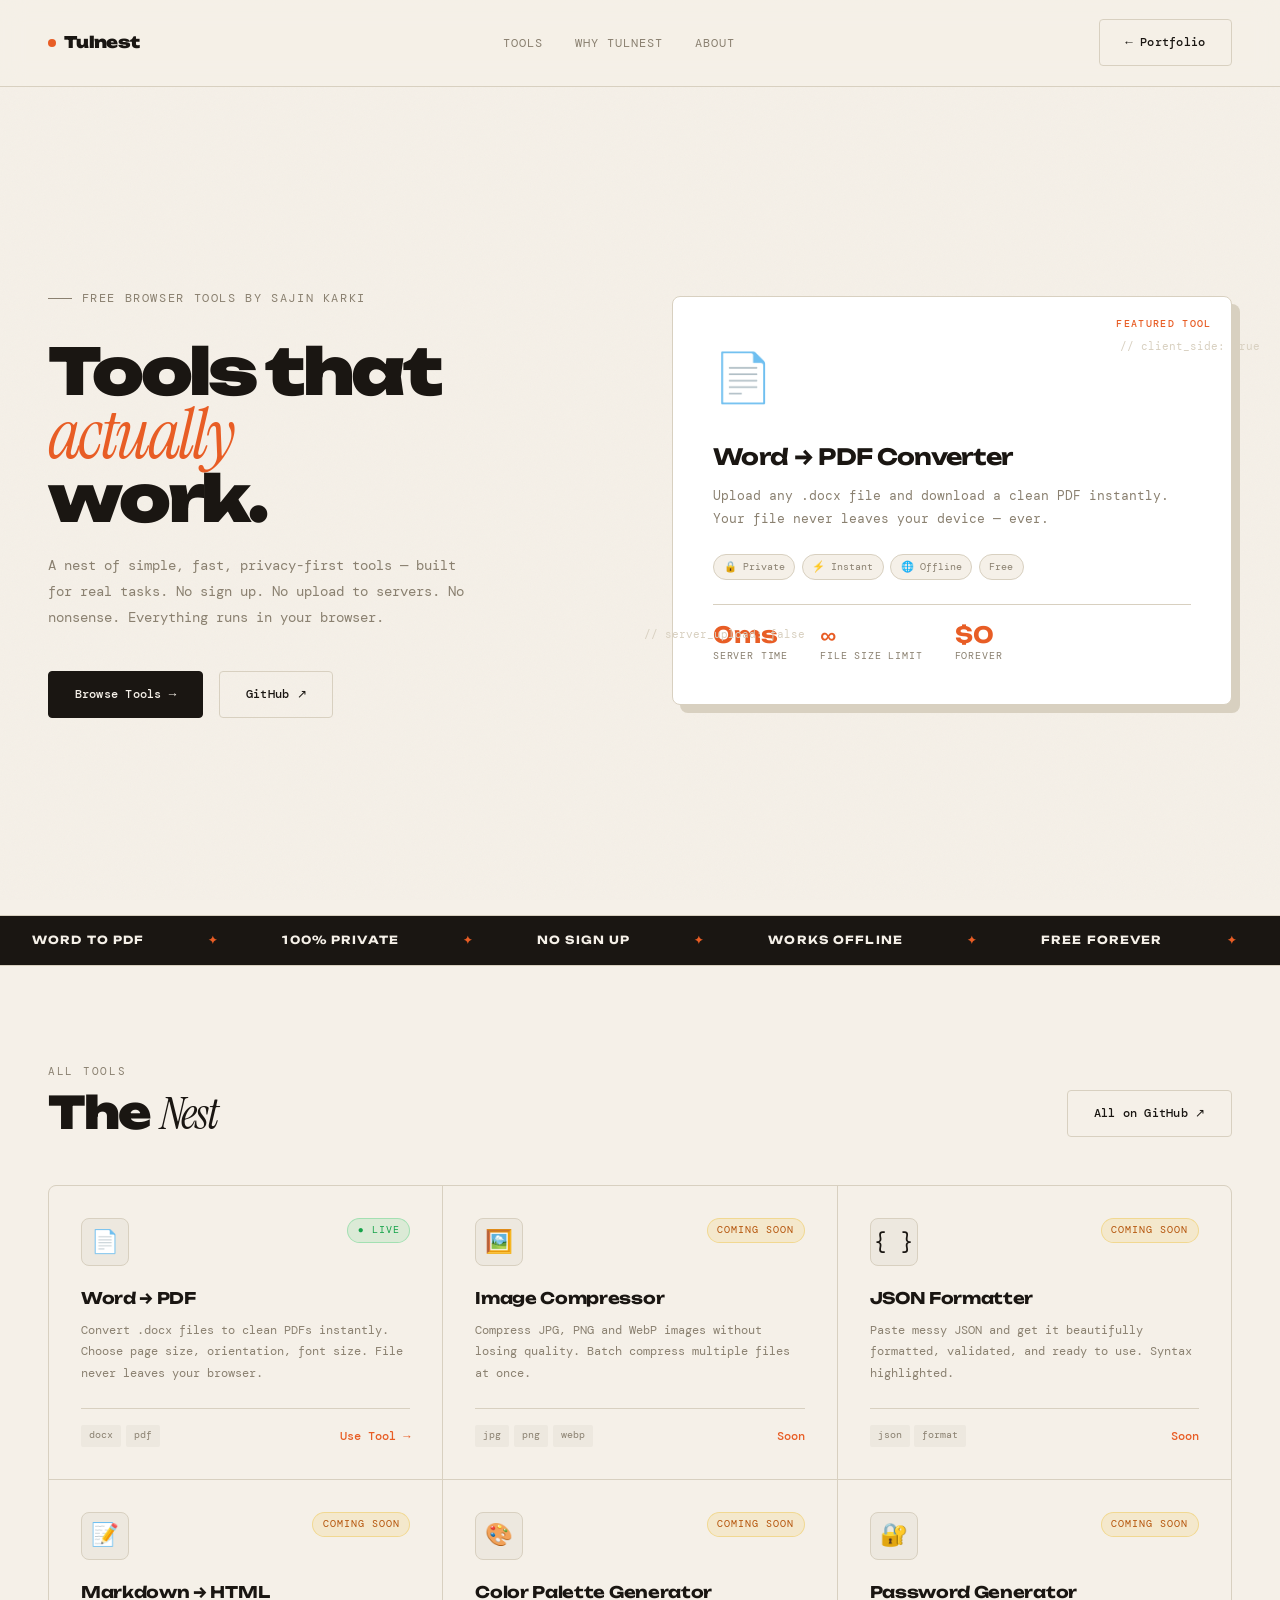
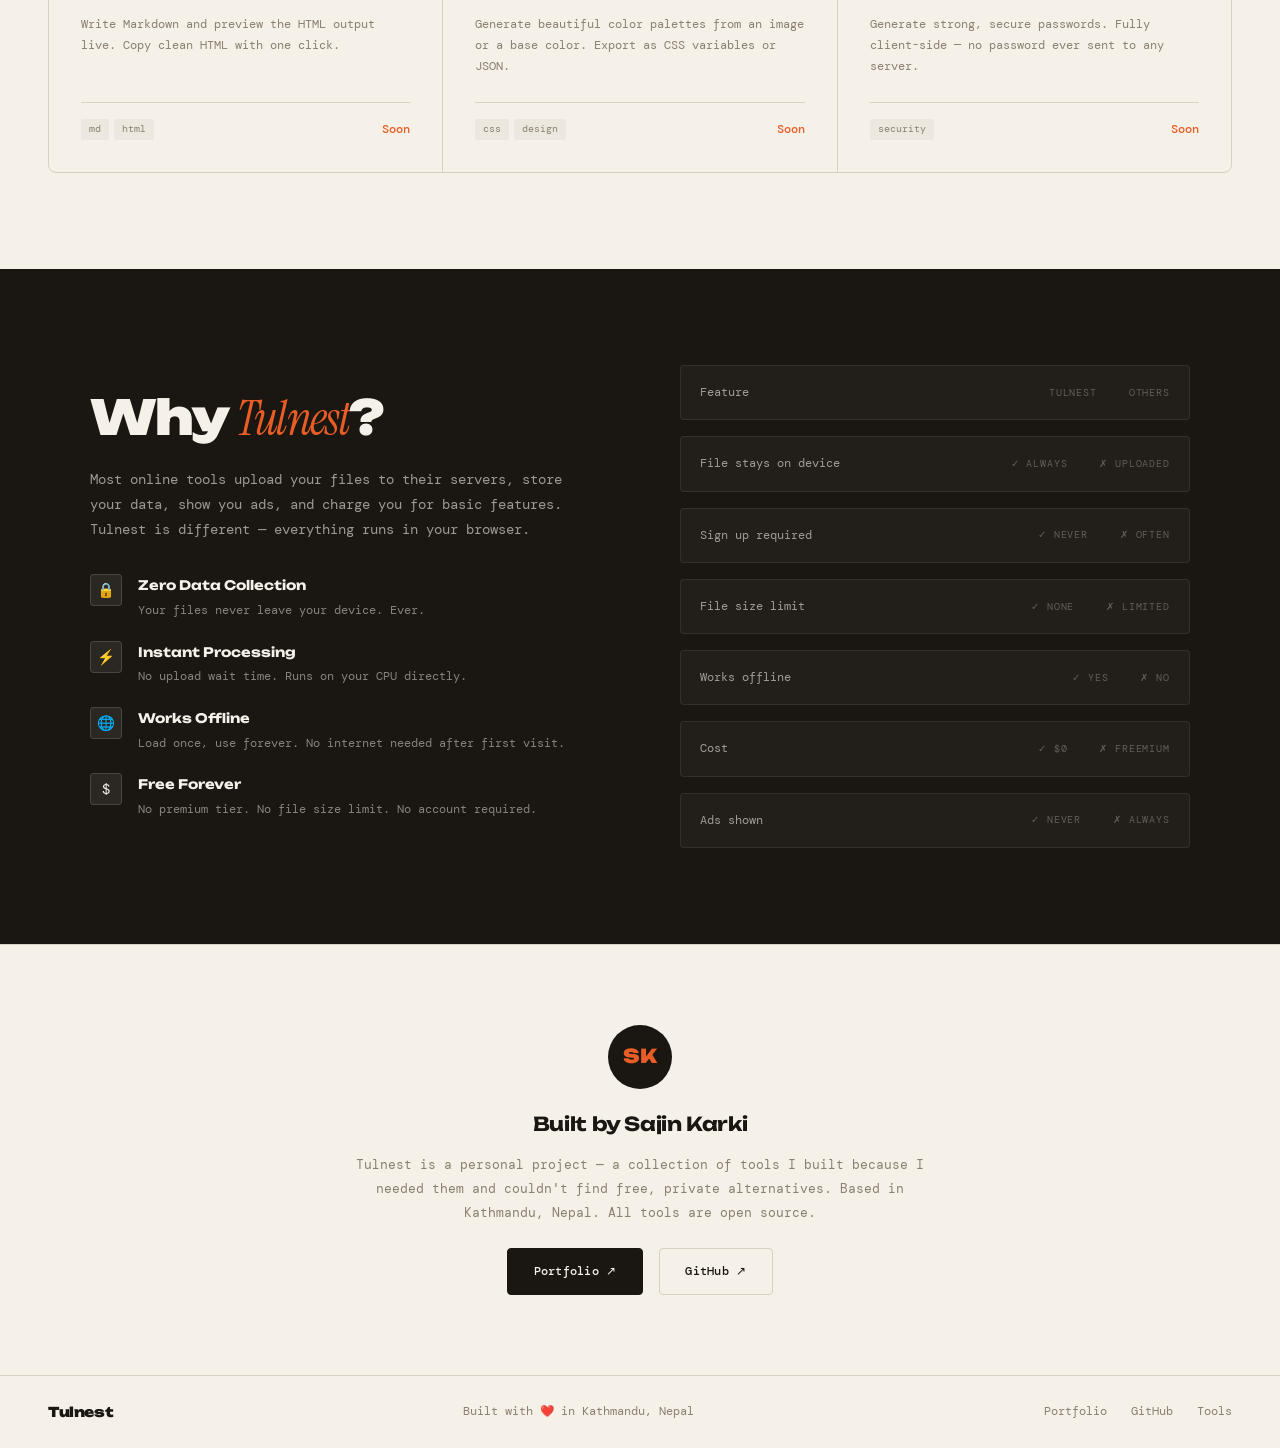
==== tulnest/index.html @ 9517255f "Add: Tulnest tools site + Word to PDF" ====
<!DOCTYPE html>
<html lang="en">
<head>
  <meta charset="UTF-8"/>
  <meta name="viewport" content="width=device-width, initial-scale=1.0"/>
  <title>Tulnest — Tools That Work</title>
  <link href="https://fonts.googleapis.com/css2?family=Instrument+Serif:ital@0;1&family=DM+Mono:wght@300;400;500&family=Unbounded:wght@400;700;900&display=swap" rel="stylesheet"/>
  <style>
    :root {
      --bg: #f5f0e8;
      --bg2: #ede8df;
      --surface: #fff;
      --border: #d8d0c0;
      --text: #1a1612;
      --muted: #8a8070;
      --accent: #e85d25;
      --accent2: #2563eb;
      --font-display: 'Unbounded', sans-serif;
      --font-serif: 'Instrument Serif', serif;
      --font-mono: 'DM Mono', monospace;
      --radius: 4px;
      --transition: 0.2s cubic-bezier(0.4,0,0.2,1);
    }

    *, *::before, *::after { box-sizing: border-box; margin: 0; padding: 0; }
    html { scroll-behavior: smooth; }

    body {
      background: var(--bg);
      color: var(--text);
      font-family: var(--font-mono);
      font-size: 14px;
      line-height: 1.7;
      overflow-x: hidden;
    }

    a { color: inherit; text-decoration: none; }

    /* ── NOISE TEXTURE OVERLAY ── */
    body::before {
      content: '';
      position: fixed; inset: 0; z-index: 0;
      pointer-events: none;
      opacity: 0.03;
      background-image: url("data:image/svg+xml,%3Csvg viewBox='0 0 256 256' xmlns='http://www.w3.org/2000/svg'%3E%3Cfilter id='noise'%3E%3CfeTurbulence type='fractalNoise' baseFrequency='0.9' numOctaves='4' stitchTiles='stitch'/%3E%3C/filter%3E%3Crect width='100%25' height='100%25' filter='url(%23noise)'/%3E%3C/svg%3E");
      background-size: 200px;
    }

    /* ── NAV ── */
    .nav {
      position: sticky; top: 0; z-index: 100;
      display: flex; align-items: center;
      justify-content: space-between;
      padding: 1.2rem 3rem;
      background: rgba(245,240,232,0.92);
      backdrop-filter: blur(12px);
      border-bottom: 1px solid var(--border);
    }

    .nav-logo {
      font-family: var(--font-display);
      font-size: 1rem;
      font-weight: 900;
      letter-spacing: -0.04em;
      display: flex; align-items: center; gap: 0.5rem;
    }
    .nav-logo-dot {
      width: 8px; height: 8px;
      background: var(--accent);
      border-radius: 50%;
      animation: pulse 2s infinite;
    }

    .nav-links {
      display: flex; gap: 2rem; list-style: none;
    }
    .nav-links a {
      font-size: 0.75rem;
      letter-spacing: 0.08em;
      text-transform: uppercase;
      color: var(--muted);
      transition: color var(--transition);
    }
    .nav-links a:hover { color: var(--accent); }

    .nav-portfolio {
      font-size: 0.75rem;
      padding: 0.45rem 1rem;
      border: 1px solid var(--text);
      border-radius: var(--radius);
      transition: all var(--transition);
    }
    .nav-portfolio:hover {
      background: var(--text);
      color: var(--bg);
    }

    .nav-toggle {
      display: none;
      background: none; border: none;
      font-size: 1.3rem; cursor: pointer;
    }

    /* ── HERO ── */
    .hero {
      min-height: 92vh;
      display: grid;
      grid-template-columns: 1fr 1fr;
      align-items: center;
      padding: 5rem 3rem;
      position: relative;
      gap: 4rem;
    }

    .hero-left { position: relative; }

    .hero-eyebrow {
      display: inline-flex; align-items: center; gap: 0.6rem;
      font-size: 0.72rem;
      letter-spacing: 0.14em;
      text-transform: uppercase;
      color: var(--muted);
      margin-bottom: 2rem;
    }
    .hero-eyebrow::before {
      content: '';
      width: 24px; height: 1px;
      background: var(--muted);
    }

    .hero-title {
      font-family: var(--font-display);
      font-size: clamp(2.5rem, 5vw, 4.5rem);
      font-weight: 900;
      line-height: 0.95;
      letter-spacing: -0.05em;
      margin-bottom: 1.5rem;
    }

    .hero-title em {
      font-family: var(--font-serif);
      font-style: italic;
      font-weight: 400;
      color: var(--accent);
      font-size: 1.1em;
    }

    .hero-desc {
      font-size: 0.9rem;
      color: var(--muted);
      max-width: 420px;
      line-height: 1.8;
      margin-bottom: 2.5rem;
    }

    .hero-cta {
      display: flex; gap: 1rem; flex-wrap: wrap;
    }

    .btn {
      display: inline-flex; align-items: center; gap: 0.5rem;
      padding: 0.75rem 1.6rem;
      font-family: var(--font-mono);
      font-size: 0.78rem;
      font-weight: 500;
      border-radius: var(--radius);
      cursor: pointer;
      transition: all var(--transition);
      border: 1px solid transparent;
      letter-spacing: 0.02em;
    }
    .btn-primary {
      background: var(--text);
      color: var(--bg);
      border-color: var(--text);
    }
    .btn-primary:hover {
      background: var(--accent);
      border-color: var(--accent);
    }
    .btn-outline {
      background: transparent;
      border-color: var(--border);
      color: var(--text);
    }
    .btn-outline:hover {
      border-color: var(--text);
    }

    /* Hero Right — Featured Tool Card */
    .hero-right {
      position: relative;
    }

    .hero-featured-card {
      background: var(--surface);
      border: 1px solid var(--border);
      border-radius: 8px;
      padding: 2.5rem;
      box-shadow: 8px 8px 0 var(--border);
      position: relative;
      overflow: hidden;
      animation: fadeUp 0.8s ease both 0.3s;
    }

    .hero-featured-card::before {
      content: 'FEATURED TOOL';
      position: absolute; top: 1.2rem; right: 1.2rem;
      font-size: 0.6rem;
      letter-spacing: 0.14em;
      color: var(--accent);
      font-weight: 500;
    }

    .featured-tool-icon {
      font-size: 3rem; margin-bottom: 1.2rem;
      display: block;
    }

    .featured-tool-name {
      font-family: var(--font-display);
      font-size: 1.4rem;
      font-weight: 700;
      letter-spacing: -0.03em;
      margin-bottom: 0.6rem;
    }

    .featured-tool-desc {
      font-size: 0.82rem;
      color: var(--muted);
      line-height: 1.7;
      margin-bottom: 1.5rem;
    }

    .featured-tool-tags {
      display: flex; gap: 0.4rem; flex-wrap: wrap;
      margin-bottom: 1.5rem;
    }
    .featured-tool-tags span {
      font-size: 0.65rem;
      padding: 0.2rem 0.6rem;
      background: var(--bg);
      border: 1px solid var(--border);
      border-radius: 999px;
      color: var(--muted);
    }

    .featured-tool-stats {
      display: flex; gap: 2rem;
      padding-top: 1.2rem;
      border-top: 1px solid var(--border);
    }
    .stat { display: flex; flex-direction: column; }
    .stat-num {
      font-family: var(--font-display);
      font-size: 1.4rem;
      font-weight: 700;
      color: var(--accent);
      line-height: 1;
    }
    .stat-label {
      font-size: 0.65rem;
      color: var(--muted);
      text-transform: uppercase;
      letter-spacing: 0.08em;
    }

    /* Floating decorative elements */
    .hero-deco {
      position: absolute;
      font-family: var(--font-mono);
      font-size: 0.7rem;
      color: var(--border);
      pointer-events: none;
    }
    .hero-deco-1 { top: 10%; right: -5%; }
    .hero-deco-2 { bottom: 15%; left: -5%; }

    /* ── MARQUEE ── */
    .marquee-wrap {
      border-top: 1px solid var(--border);
      border-bottom: 1px solid var(--border);
      background: var(--text);
      padding: 0.8rem 0;
      overflow: hidden;
      white-space: nowrap;
    }
    .marquee-track {
      display: inline-flex;
      animation: marquee 20s linear infinite;
    }
    .marquee-track span {
      font-family: var(--font-display);
      font-size: 0.7rem;
      font-weight: 700;
      letter-spacing: 0.1em;
      color: var(--bg);
      padding: 0 2rem;
      text-transform: uppercase;
    }
    .marquee-track span.accent { color: var(--accent); }

    /* ── TOOLS SECTION ── */
    .section {
      padding: 6rem 3rem;
      position: relative;
    }

    .section-header {
      display: flex;
      justify-content: space-between;
      align-items: flex-end;
      margin-bottom: 3rem;
    }

    .section-label {
      font-size: 0.68rem;
      letter-spacing: 0.16em;
      text-transform: uppercase;
      color: var(--muted);
      margin-bottom: 0.6rem;
    }

    .section-title {
      font-family: var(--font-display);
      font-size: clamp(1.8rem, 4vw, 2.8rem);
      font-weight: 900;
      letter-spacing: -0.04em;
      line-height: 1;
    }

    .section-title em {
      font-family: var(--font-serif);
      font-style: italic;
      font-weight: 400;
    }

    .tools-grid {
      display: grid;
      grid-template-columns: repeat(3, 1fr);
      gap: 1px;
      border: 1px solid var(--border);
      background: var(--border);
      border-radius: 8px;
      overflow: hidden;
    }

    .tool-card {
      background: var(--bg);
      padding: 2rem;
      transition: background var(--transition);
      position: relative;
      display: flex;
      flex-direction: column;
    }

    .tool-card:hover { background: var(--surface); }

    .tool-card-top {
      display: flex;
      justify-content: space-between;
      align-items: flex-start;
      margin-bottom: 1.2rem;
    }

    .tool-icon {
      width: 48px; height: 48px;
      background: var(--bg2);
      border: 1px solid var(--border);
      border-radius: 8px;
      display: flex; align-items: center;
      justify-content: center;
      font-size: 1.4rem;
    }

    .tool-status {
      font-size: 0.62rem;
      letter-spacing: 0.1em;
      text-transform: uppercase;
      padding: 0.2rem 0.6rem;
      border-radius: 999px;
    }
    .tool-status.live {
      background: rgba(34,197,94,0.12);
      color: #16a34a;
      border: 1px solid rgba(34,197,94,0.3);
    }
    .tool-status.soon {
      background: rgba(234,179,8,0.12);
      color: #b45309;
      border: 1px solid rgba(234,179,8,0.3);
    }

    .tool-name {
      font-family: var(--font-display);
      font-size: 1rem;
      font-weight: 700;
      letter-spacing: -0.02em;
      margin-bottom: 0.5rem;
    }

    .tool-desc {
      font-size: 0.78rem;
      color: var(--muted);
      line-height: 1.7;
      flex: 1;
      margin-bottom: 1.5rem;
    }

    .tool-footer {
      display: flex;
      justify-content: space-between;
      align-items: center;
      padding-top: 1rem;
      border-top: 1px solid var(--border);
    }

    .tool-tags {
      display: flex; gap: 0.3rem;
    }
    .tool-tags span {
      font-size: 0.62rem;
      color: var(--muted);
      padding: 0.15rem 0.5rem;
      background: var(--bg2);
      border-radius: 2px;
    }

    .tool-link {
      font-size: 0.75rem;
      color: var(--accent);
      font-weight: 500;
      transition: gap var(--transition);
      display: flex; align-items: center; gap: 0.3rem;
    }
    .tool-link:hover { gap: 0.6rem; }

    .tool-card.coming-soon {
      opacity: 0.6;
      pointer-events: none;
    }

    /* ── WHY TULNEST ── */
    .why-section {
      background: var(--text);
      color: var(--bg);
      padding: 6rem 3rem;
    }

    .why-grid {
      display: grid;
      grid-template-columns: 1fr 1fr;
      gap: 5rem;
      align-items: center;
      max-width: 1100px;
      margin: 0 auto;
    }

    .why-left h2 {
      font-family: var(--font-display);
      font-size: clamp(2rem, 4vw, 3rem);
      font-weight: 900;
      letter-spacing: -0.04em;
      line-height: 1;
      margin-bottom: 1.5rem;
    }

    .why-left h2 em {
      font-family: var(--font-serif);
      font-style: italic;
      font-weight: 400;
      color: var(--accent);
    }

    .why-left p {
      font-size: 0.88rem;
      color: rgba(245,240,232,0.6);
      line-height: 1.8;
      margin-bottom: 2rem;
    }

    .why-points {
      display: flex; flex-direction: column; gap: 1.2rem;
    }

    .why-point {
      display: flex; gap: 1rem; align-items: flex-start;
    }

    .why-point-icon {
      width: 32px; height: 32px;
      background: rgba(245,240,232,0.08);
      border: 1px solid rgba(245,240,232,0.15);
      border-radius: 4px;
      display: flex; align-items: center;
      justify-content: center;
      font-size: 0.9rem;
      flex-shrink: 0;
    }

    .why-point-text h4 {
      font-family: var(--font-display);
      font-size: 0.82rem;
      font-weight: 700;
      margin-bottom: 0.2rem;
    }

    .why-point-text p {
      font-size: 0.75rem;
      color: rgba(245,240,232,0.5);
      margin: 0;
    }

    .why-right {
      display: flex; flex-direction: column; gap: 1rem;
    }

    .compare-row {
      display: flex; align-items: center;
      justify-content: space-between;
      padding: 1rem 1.2rem;
      background: rgba(245,240,232,0.04);
      border: 1px solid rgba(245,240,232,0.08);
      border-radius: 4px;
      font-size: 0.78rem;
    }

    .compare-label { color: rgba(245,240,232,0.6); }

    .compare-vals {
      display: flex; gap: 2rem;
    }

    .compare-val {
      display: flex; flex-direction: column;
      align-items: center; gap: 0.2rem;
    }

    .compare-val span:first-child {
      font-size: 0.65rem;
      color: rgba(245,240,232,0.3);
      text-transform: uppercase;
      letter-spacing: 0.08em;
    }

    .yes { color: #4ade80; }
    .no { color: #f87171; }

    /* ── BY SAJIN ── */
    .by-section {
      padding: 5rem 3rem;
      border-top: 1px solid var(--border);
    }

    .by-inner {
      max-width: 600px;
      margin: 0 auto;
      text-align: center;
    }

    .by-avatar {
      width: 64px; height: 64px;
      background: var(--text);
      border-radius: 50%;
      margin: 0 auto 1.2rem;
      display: flex; align-items: center;
      justify-content: center;
      font-family: var(--font-display);
      font-size: 1.2rem;
      font-weight: 900;
      color: var(--accent);
    }

    .by-inner h3 {
      font-family: var(--font-display);
      font-size: 1.2rem;
      font-weight: 700;
      letter-spacing: -0.02em;
      margin-bottom: 0.8rem;
    }

    .by-inner p {
      font-size: 0.82rem;
      color: var(--muted);
      line-height: 1.8;
      margin-bottom: 1.5rem;
    }

    /* ── FOOTER ── */
    .footer {
      padding: 1.5rem 3rem;
      border-top: 1px solid var(--border);
      display: flex;
      justify-content: space-between;
      align-items: center;
      font-size: 0.72rem;
      color: var(--muted);
    }

    .footer a { transition: color var(--transition); }
    .footer a:hover { color: var(--accent); }

    .footer-logo {
      font-family: var(--font-display);
      font-size: 0.85rem;
      font-weight: 900;
      color: var(--text);
      letter-spacing: -0.03em;
    }

    /* ── ANIMATIONS ── */
    @keyframes fadeUp {
      from { opacity: 0; transform: translateY(20px); }
      to { opacity: 1; transform: translateY(0); }
    }

    @keyframes pulse {
      0%, 100% { transform: scale(1); opacity: 1; }
      50% { transform: scale(1.4); opacity: 0.6; }
    }

    @keyframes marquee {
      from { transform: translateX(0); }
      to { transform: translateX(-50%); }
    }

    .reveal {
      opacity: 0; transform: translateY(16px);
      transition: opacity 0.5s ease, transform 0.5s ease;
    }
    .reveal.visible { opacity: 1; transform: none; }

    /* ── RESPONSIVE ── */
    @media (max-width: 960px) {
      .hero { grid-template-columns: 1fr; min-height: auto; }
      .hero-right { display: none; }
      .tools-grid { grid-template-columns: 1fr 1fr; }
      .why-grid { grid-template-columns: 1fr; gap: 3rem; }
    }

    @media (max-width: 600px) {
      .nav { padding: 1rem 1.2rem; }
      .nav-links { display: none; }
      .nav-links.open {
        display: flex; flex-direction: column;
        position: fixed; inset: 0; top: 58px;
        background: var(--bg);
        align-items: center; justify-content: center;
        gap: 2rem; z-index: 99;
      }
      .nav-toggle { display: block; }
      .hero { padding: 3rem 1.2rem; }
      .section { padding: 4rem 1.2rem; }
      .why-section { padding: 4rem 1.2rem; }
      .tools-grid { grid-template-columns: 1fr; }
      .footer { flex-direction: column; gap: 0.8rem; text-align: center; }
    }
  </style>
</head>
<body>

  <!-- NAV -->
  <nav class="nav">
    <div class="nav-logo">
      <span class="nav-logo-dot"></span>
      Tulnest
    </div>
    <ul class="nav-links" id="navLinks">
      <li><a href="#tools">Tools</a></li>
      <li><a href="#why">Why Tulnest</a></li>
      <li><a href="#about">About</a></li>
    </ul>
    <a href="https://sajinkarki.github.io" class="nav-portfolio btn-outline btn">← Portfolio</a>
    <button class="nav-toggle" id="navToggle">☰</button>
  </nav>

  <!-- HERO -->
  <section class="hero">
    <div class="hero-left">
      <div class="hero-eyebrow">Free browser tools by Sajin Karki</div>
      <h1 class="hero-title">
        Tools that<br/>
        <em>actually</em><br/>
        work.
      </h1>
      <p class="hero-desc">
        A nest of simple, fast, privacy-first tools —
        built for real tasks. No sign up. No upload to servers.
        No nonsense. Everything runs in your browser.
      </p>
      <div class="hero-cta">
        <a href="#tools" class="btn btn-primary">Browse Tools →</a>
        <a href="https://github.com/sajinkarki" class="btn btn-outline" target="_blank">GitHub ↗</a>
      </div>
    </div>

    <div class="hero-right">
      <div class="hero-featured-card">
        <span class="featured-tool-icon">📄</span>
        <div class="featured-tool-name">Word → PDF Converter</div>
        <p class="featured-tool-desc">
          Upload any .docx file and download a clean PDF instantly.
          Your file never leaves your device — ever.
        </p>
        <div class="featured-tool-tags">
          <span>🔒 Private</span>
          <span>⚡ Instant</span>
          <span>🌐 Offline</span>
          <span>Free</span>
        </div>
        <div class="featured-tool-stats">
          <div class="stat">
            <span class="stat-num">0ms</span>
            <span class="stat-label">Server time</span>
          </div>
          <div class="stat">
            <span class="stat-num">∞</span>
            <span class="stat-label">File size limit</span>
          </div>
          <div class="stat">
            <span class="stat-num">$0</span>
            <span class="stat-label">Forever</span>
          </div>
        </div>
      </div>
      <div class="hero-deco hero-deco-1">// client_side: true</div>
      <div class="hero-deco hero-deco-2">// server_upload: false</div>
    </div>
  </section>

  <!-- MARQUEE -->
  <div class="marquee-wrap">
    <div class="marquee-track">
      <span>Word to PDF</span><span class="accent">✦</span>
      <span>100% Private</span><span class="accent">✦</span>
      <span>No Sign Up</span><span class="accent">✦</span>
      <span>Works Offline</span><span class="accent">✦</span>
      <span>Free Forever</span><span class="accent">✦</span>
      <span>Built in Nepal</span><span class="accent">✦</span>
      <span>Open Source</span><span class="accent">✦</span>
      <span>Word to PDF</span><span class="accent">✦</span>
      <span>100% Private</span><span class="accent">✦</span>
      <span>No Sign Up</span><span class="accent">✦</span>
      <span>Works Offline</span><span class="accent">✦</span>
      <span>Free Forever</span><span class="accent">✦</span>
      <span>Built in Nepal</span><span class="accent">✦</span>
      <span>Open Source</span><span class="accent">✦</span>
    </div>
  </div>

  <!-- TOOLS -->
  <section class="section" id="tools">
    <div class="section-header reveal">
      <div>
        <div class="section-label">All Tools</div>
        <h2 class="section-title">The <em>Nest</em></h2>
      </div>
      <a href="https://github.com/sajinkarki" class="btn btn-outline" target="_blank">All on GitHub ↗</a>
    </div>

    <div class="tools-grid">

      <!-- Tool 1 — Word to PDF (LIVE) -->
      <div class="tool-card reveal">
        <div class="tool-card-top">
          <div class="tool-icon">📄</div>
          <span class="tool-status live">● Live</span>
        </div>
        <div class="tool-name">Word → PDF</div>
        <p class="tool-desc">
          Convert .docx files to clean PDFs instantly.
          Choose page size, orientation, font size.
          File never leaves your browser.
        </p>
        <div class="tool-footer">
          <div class="tool-tags">
            <span>docx</span><span>pdf</span>
          </div>
          <a href="tools/word-to-pdf/" class="tool-link">
            Use Tool →
          </a>
        </div>
      </div>

      <!-- Tool 2 — Image Compressor (Coming Soon) -->
      <div class="tool-card coming-soon reveal">
        <div class="tool-card-top">
          <div class="tool-icon">🖼️</div>
          <span class="tool-status soon">Coming Soon</span>
        </div>
        <div class="tool-name">Image Compressor</div>
        <p class="tool-desc">
          Compress JPG, PNG and WebP images without losing quality.
          Batch compress multiple files at once.
        </p>
        <div class="tool-footer">
          <div class="tool-tags">
            <span>jpg</span><span>png</span><span>webp</span>
          </div>
          <span class="tool-link">Soon</span>
        </div>
      </div>

      <!-- Tool 3 — JSON Formatter (Coming Soon) -->
      <div class="tool-card coming-soon reveal">
        <div class="tool-card-top">
          <div class="tool-icon">{ }</div>
          <span class="tool-status soon">Coming Soon</span>
        </div>
        <div class="tool-name">JSON Formatter</div>
        <p class="tool-desc">
          Paste messy JSON and get it beautifully formatted,
          validated, and ready to use. Syntax highlighted.
        </p>
        <div class="tool-footer">
          <div class="tool-tags">
            <span>json</span><span>format</span>
          </div>
          <span class="tool-link">Soon</span>
        </div>
      </div>

      <!-- Tool 4 — Markdown to HTML (Coming Soon) -->
      <div class="tool-card coming-soon reveal">
        <div class="tool-card-top">
          <div class="tool-icon">📝</div>
          <span class="tool-status soon">Coming Soon</span>
        </div>
        <div class="tool-name">Markdown → HTML</div>
        <p class="tool-desc">
          Write Markdown and preview the HTML output live.
          Copy clean HTML with one click.
        </p>
        <div class="tool-footer">
          <div class="tool-tags">
            <span>md</span><span>html</span>
          </div>
          <span class="tool-link">Soon</span>
        </div>
      </div>

      <!-- Tool 5 — Color Picker (Coming Soon) -->
      <div class="tool-card coming-soon reveal">
        <div class="tool-card-top">
          <div class="tool-icon">🎨</div>
          <span class="tool-status soon">Coming Soon</span>
        </div>
        <div class="tool-name">Color Palette Generator</div>
        <p class="tool-desc">
          Generate beautiful color palettes from an image or
          a base color. Export as CSS variables or JSON.
        </p>
        <div class="tool-footer">
          <div class="tool-tags">
            <span>css</span><span>design</span>
          </div>
          <span class="tool-link">Soon</span>
        </div>
      </div>

      <!-- Tool 6 — Password Generator (Coming Soon) -->
      <div class="tool-card coming-soon reveal">
        <div class="tool-card-top">
          <div class="tool-icon">🔐</div>
          <span class="tool-status soon">Coming Soon</span>
        </div>
        <div class="tool-name">Password Generator</div>
        <p class="tool-desc">
          Generate strong, secure passwords.
          Fully client-side — no password ever sent to any server.
        </p>
        <div class="tool-footer">
          <div class="tool-tags">
            <span>security</span>
          </div>
          <span class="tool-link">Soon</span>
        </div>
      </div>

    </div>
  </section>

  <!-- WHY TULNEST -->
  <section class="why-section" id="why">
    <div class="why-grid">
      <div class="why-left reveal">
        <h2>Why <em>Tulnest</em>?</h2>
        <p>
          Most online tools upload your files to their servers,
          store your data, show you ads, and charge you for basic features.
          Tulnest is different — everything runs in your browser.
        </p>
        <div class="why-points">
          <div class="why-point">
            <div class="why-point-icon">🔒</div>
            <div class="why-point-text">
              <h4>Zero Data Collection</h4>
              <p>Your files never leave your device. Ever.</p>
            </div>
          </div>
          <div class="why-point">
            <div class="why-point-icon">⚡</div>
            <div class="why-point-text">
              <h4>Instant Processing</h4>
              <p>No upload wait time. Runs on your CPU directly.</p>
            </div>
          </div>
          <div class="why-point">
            <div class="why-point-icon">🌐</div>
            <div class="why-point-text">
              <h4>Works Offline</h4>
              <p>Load once, use forever. No internet needed after first visit.</p>
            </div>
          </div>
          <div class="why-point">
            <div class="why-point-icon">$</div>
            <div class="why-point-text">
              <h4>Free Forever</h4>
              <p>No premium tier. No file size limit. No account required.</p>
            </div>
          </div>
        </div>
      </div>

      <div class="why-right reveal">
        <div class="compare-row">
          <span class="compare-label">Feature</span>
          <div class="compare-vals">
            <div class="compare-val">
              <span>Tulnest</span>
            </div>
            <div class="compare-val">
              <span>Others</span>
            </div>
          </div>
        </div>
        <div class="compare-row">
          <span class="compare-label">File stays on device</span>
          <div class="compare-vals">
            <div class="compare-val"><span class="yes">✓ Always</span></div>
            <div class="compare-val"><span class="no">✗ Uploaded</span></div>
          </div>
        </div>
        <div class="compare-row">
          <span class="compare-label">Sign up required</span>
          <div class="compare-vals">
            <div class="compare-val"><span class="yes">✓ Never</span></div>
            <div class="compare-val"><span class="no">✗ Often</span></div>
          </div>
        </div>
        <div class="compare-row">
          <span class="compare-label">File size limit</span>
          <div class="compare-vals">
            <div class="compare-val"><span class="yes">✓ None</span></div>
            <div class="compare-val"><span class="no">✗ Limited</span></div>
          </div>
        </div>
        <div class="compare-row">
          <span class="compare-label">Works offline</span>
          <div class="compare-vals">
            <div class="compare-val"><span class="yes">✓ Yes</span></div>
            <div class="compare-val"><span class="no">✗ No</span></div>
          </div>
        </div>
        <div class="compare-row">
          <span class="compare-label">Cost</span>
          <div class="compare-vals">
            <div class="compare-val"><span class="yes">✓ $0</span></div>
            <div class="compare-val"><span class="no">✗ Freemium</span></div>
          </div>
        </div>
        <div class="compare-row">
          <span class="compare-label">Ads shown</span>
          <div class="compare-vals">
            <div class="compare-val"><span class="yes">✓ Never</span></div>
            <div class="compare-val"><span class="no">✗ Always</span></div>
          </div>
        </div>
      </div>
    </div>
  </section>

  <!-- ABOUT / BY SAJIN -->
  <section class="by-section" id="about">
    <div class="by-inner reveal">
      <div class="by-avatar">SK</div>
      <h3>Built by Sajin Karki</h3>
      <p>
        Tulnest is a personal project — a collection of tools I built
        because I needed them and couldn't find free, private alternatives.
        Based in Kathmandu, Nepal. All tools are open source.
      </p>
      <div style="display:flex; gap:1rem; justify-content:center; flex-wrap:wrap;">
        <a href="https://sajinkarki.github.io" class="btn btn-primary">Portfolio ↗</a>
        <a href="https://github.com/sajinkarki" class="btn btn-outline" target="_blank">GitHub ↗</a>
      </div>
    </div>
  </section>

  <!-- FOOTER -->
  <footer class="footer">
    <span class="footer-logo">Tulnest</span>
    <span>Built with ❤️ in Kathmandu, Nepal</span>
    <div style="display:flex; gap:1.5rem;">
      <a href="https://sajinkarki.github.io">Portfolio</a>
      <a href="https://github.com/sajinkarki" target="_blank">GitHub</a>
      <a href="#tools">Tools</a>
    </div>
  </footer>

  <script>
    // Nav toggle
    const toggle = document.getElementById('navToggle');
    const links = document.getElementById('navLinks');
    toggle?.addEventListener('click', () => links.classList.toggle('open'));
    links?.querySelectorAll('a').forEach(a =>
      a.addEventListener('click', () => links.classList.remove('open'))
    );

    // Scroll reveal
    const reveals = document.querySelectorAll('.reveal');
    const observer = new IntersectionObserver((entries) => {
      entries.forEach((entry, i) => {
        if (entry.isIntersecting) {
          setTimeout(() => entry.target.classList.add('visible'), i * 100);
          observer.unobserve(entry.target);
        }
      });
    }, { threshold: 0.1 });
    reveals.forEach(el => observer.observe(el));
  </script>
</body>
</html>
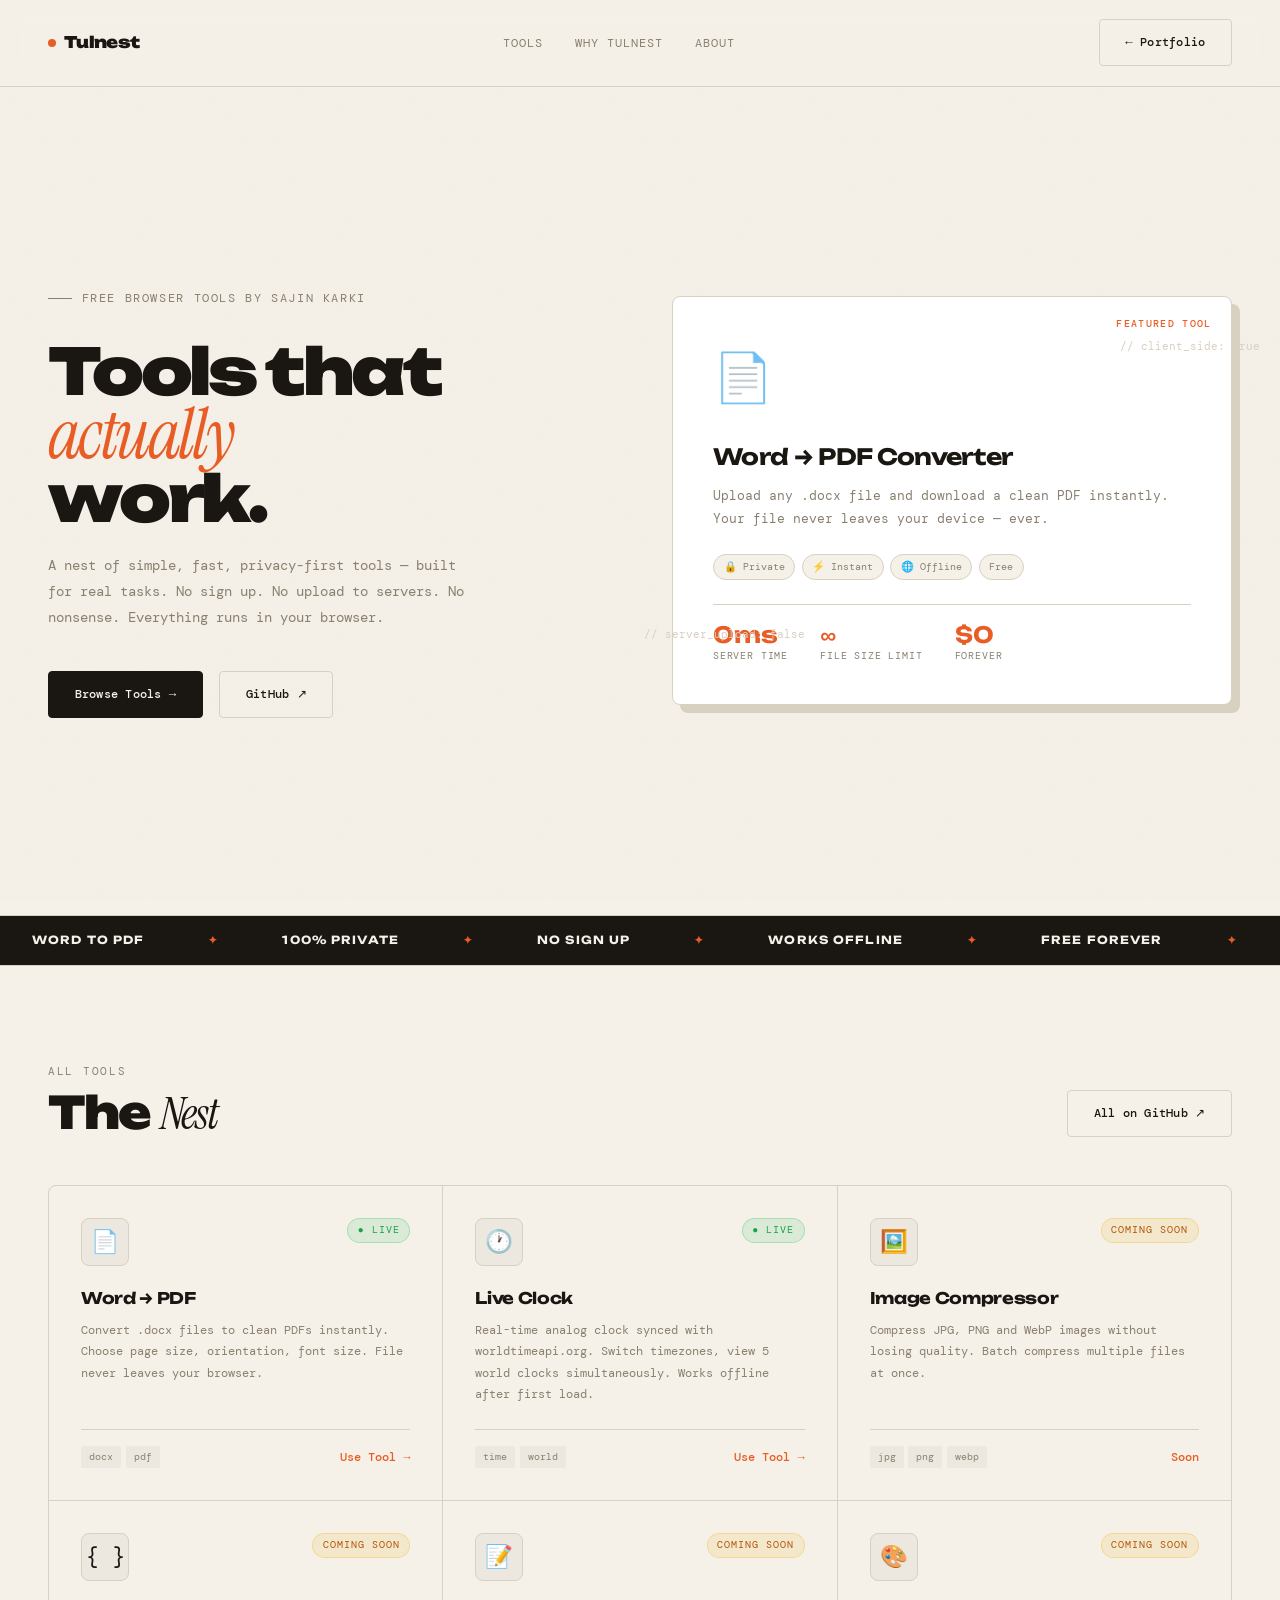
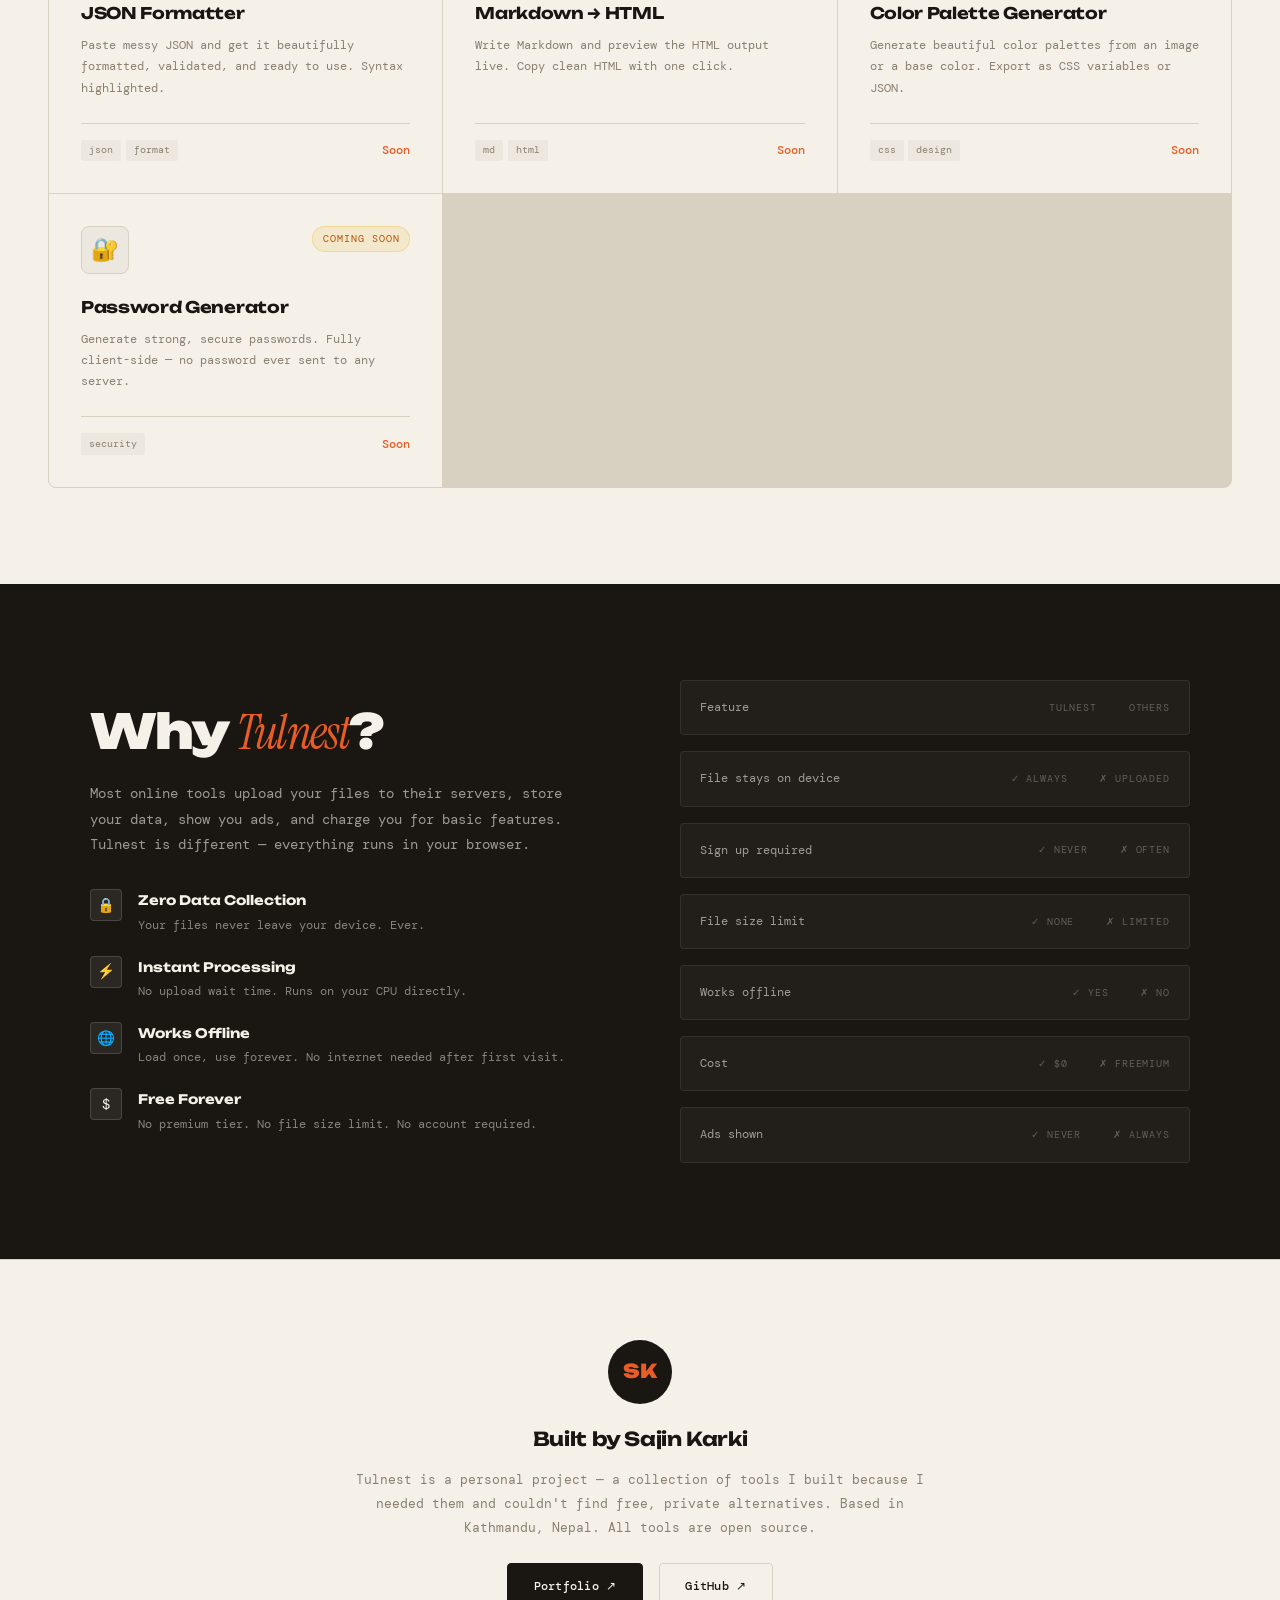
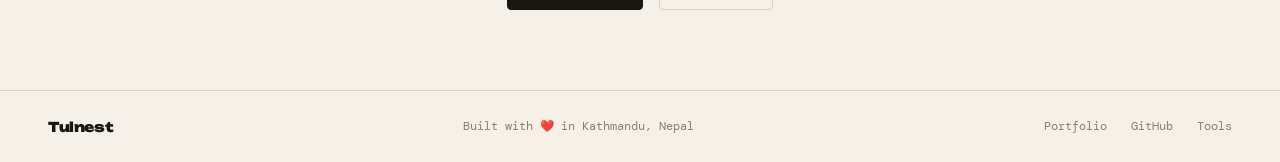
==== commit 5fec99a2: "Add: live clock tool" ====
--- a/tulnest/index.html
+++ b/tulnest/index.html
@@ -782,7 +782,29 @@
         </div>
       </div>
 
-      <!-- Tool 2 — Image Compressor (Coming Soon) -->
+      <!-- Tool 2 — Live Clock (LIVE) -->
+      <div class="tool-card reveal">
+        <div class="tool-card-top">
+          <div class="tool-icon">🕐</div>
+          <span class="tool-status live">● Live</span>
+        </div>
+        <div class="tool-name">Live Clock</div>
+        <p class="tool-desc">
+          Real-time analog clock synced with worldtimeapi.org.
+          Switch timezones, view 5 world clocks simultaneously.
+          Works offline after first load.
+        </p>
+        <div class="tool-footer">
+          <div class="tool-tags">
+            <span>time</span><span>world</span>
+          </div>
+          <a href="tools/live-clock/" class="tool-link">
+            Use Tool →
+          </a>
+        </div>
+      </div>
+
+      <!-- Tool 3 — Image Compressor (Coming Soon) -->
       <div class="tool-card coming-soon reveal">
         <div class="tool-card-top">
           <div class="tool-icon">🖼️</div>
@@ -1030,4 +1052,4 @@
     reveals.forEach(el => observer.observe(el));
   </script>
 </body>
-</html>
+</html>
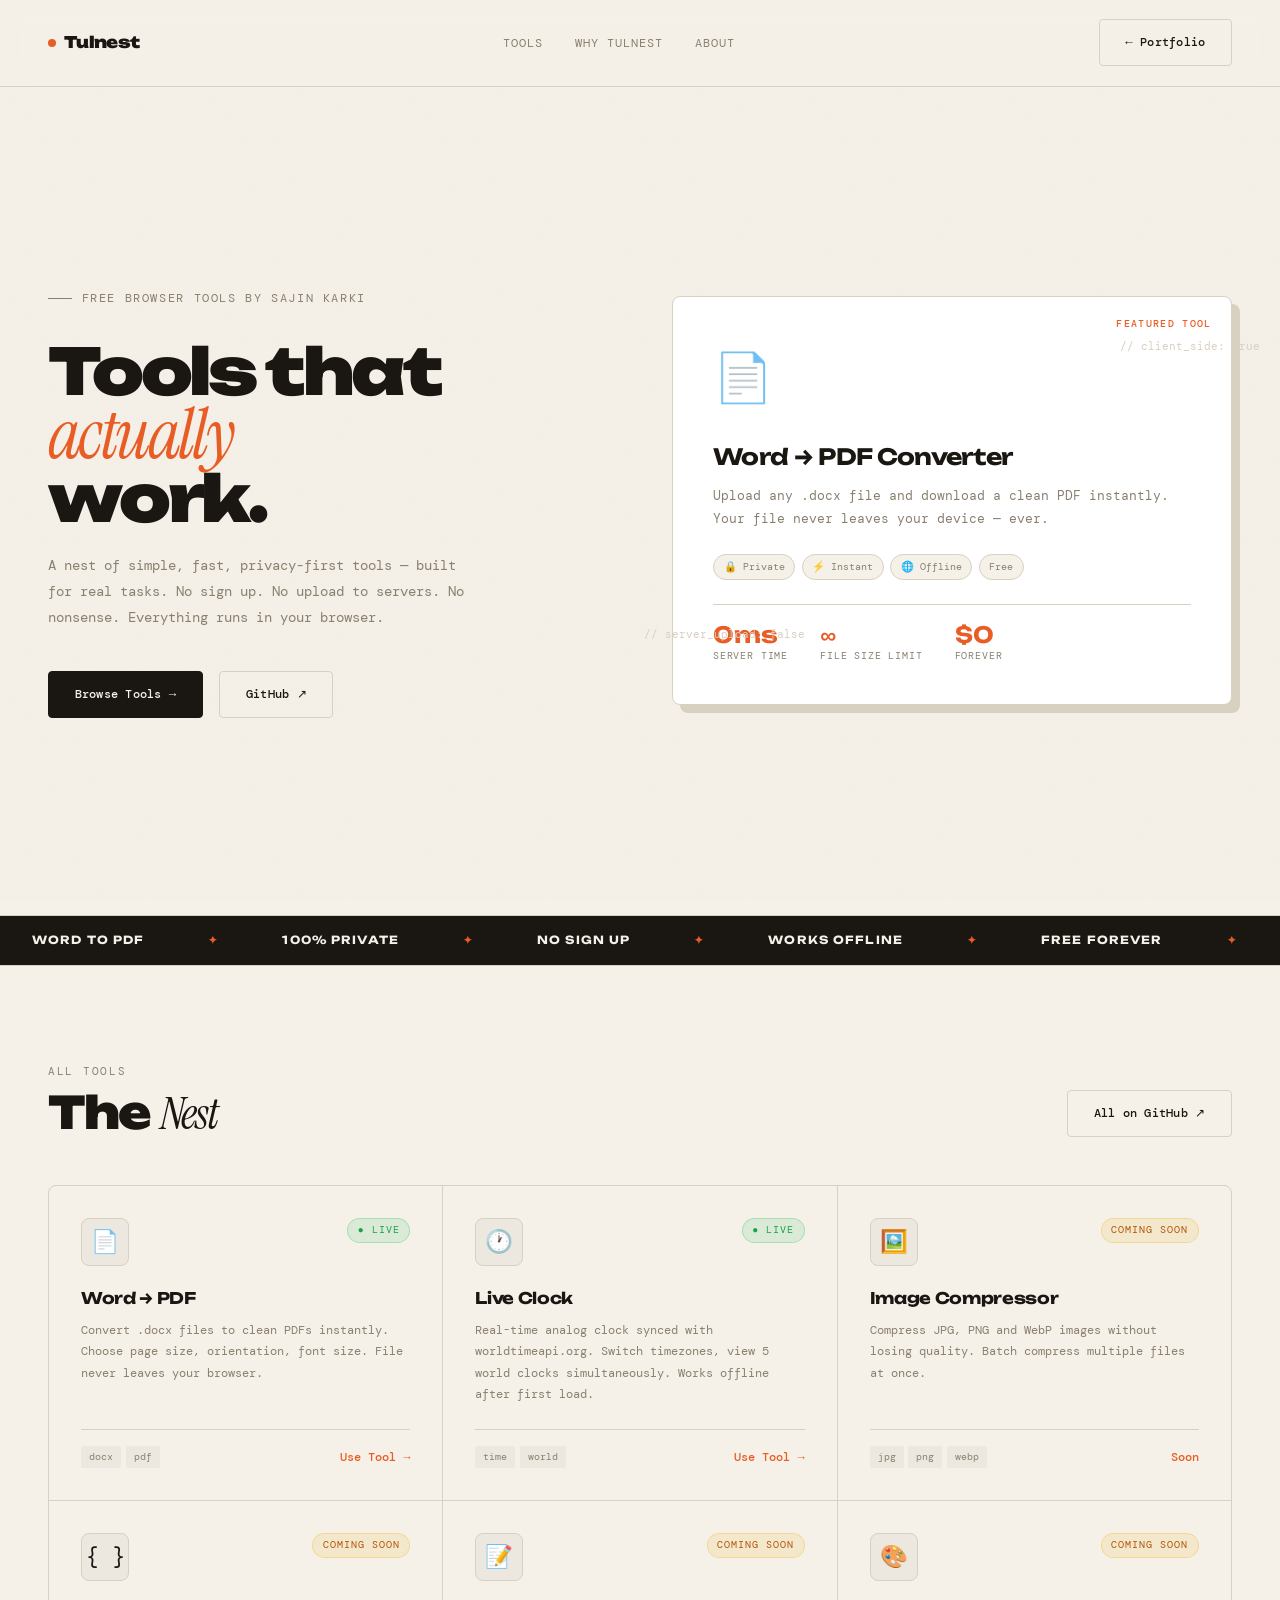
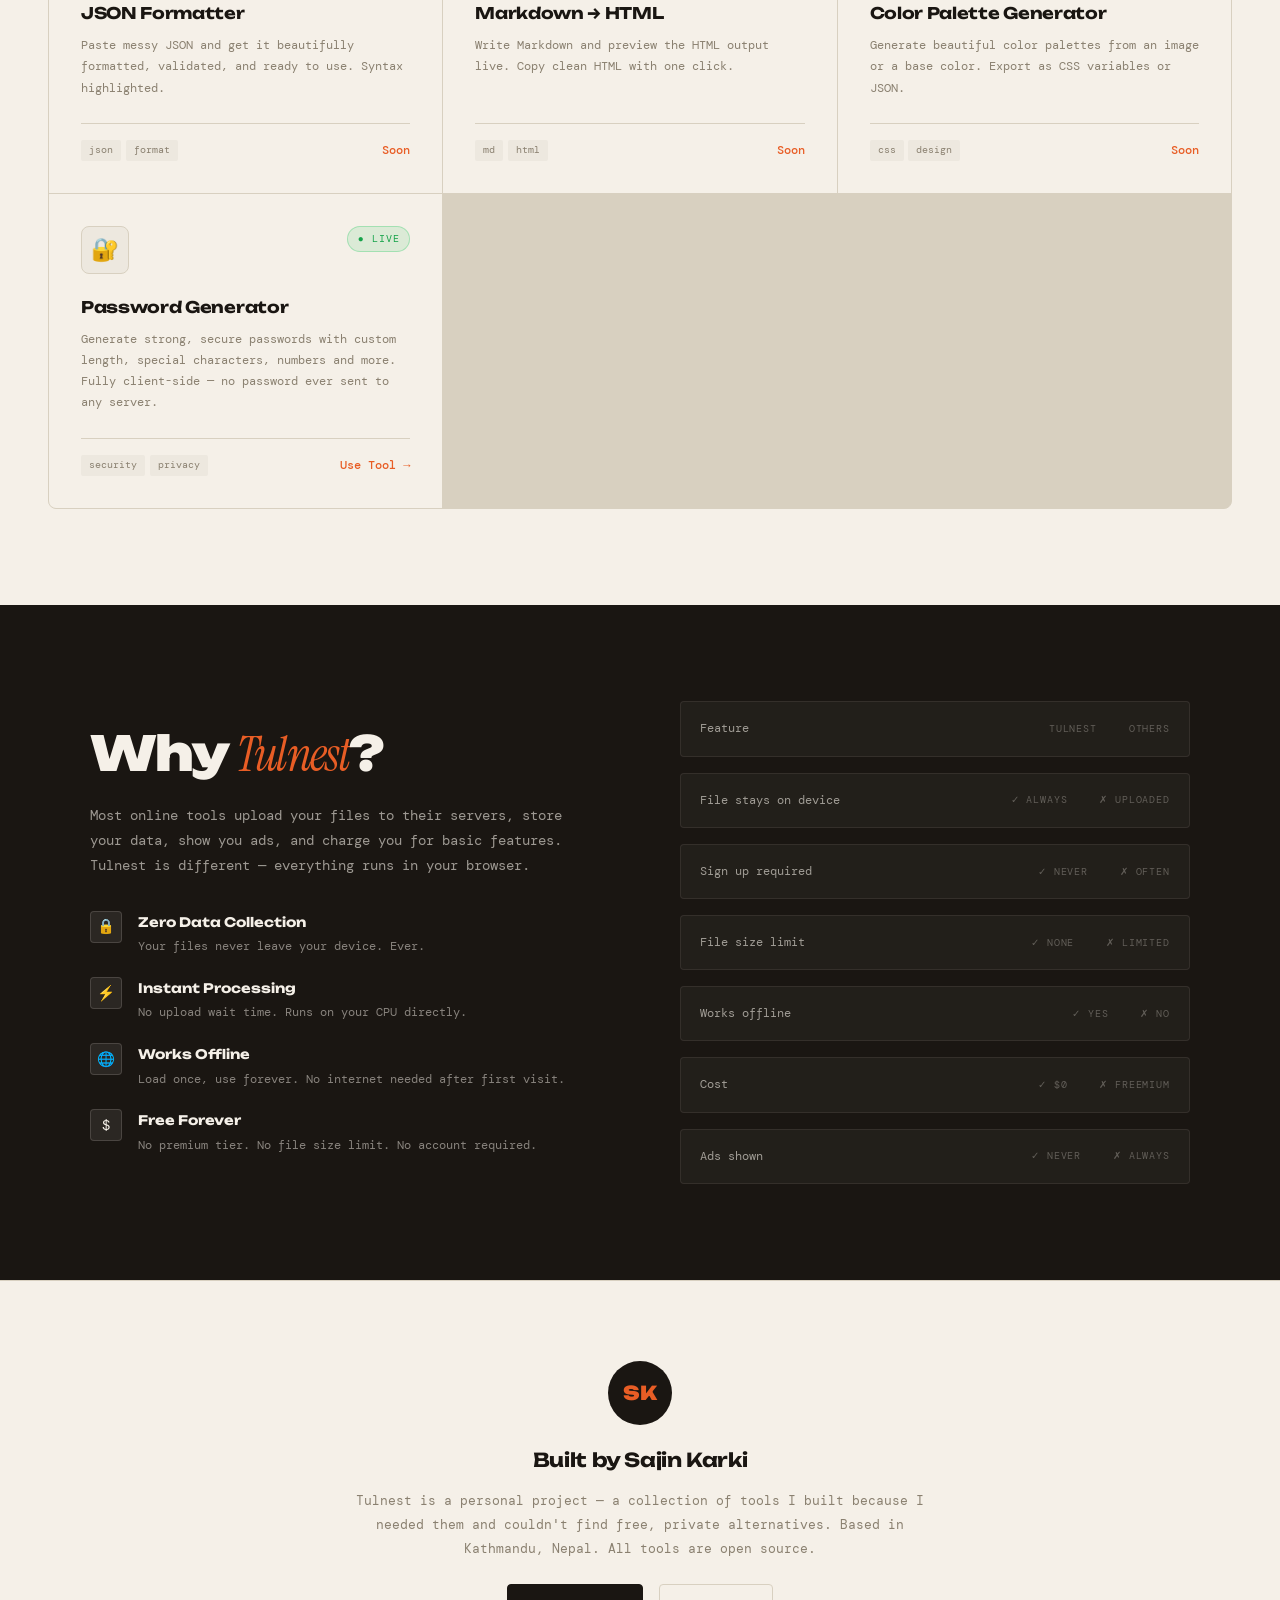
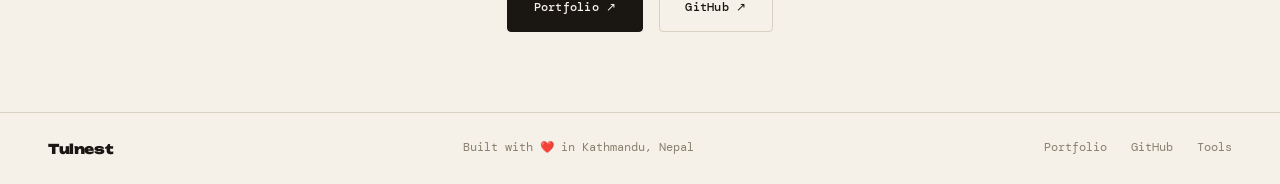
==== commit 150b73f7: "new tool addition" ====
--- a/tulnest/index.html
+++ b/tulnest/index.html
@@ -880,22 +880,25 @@
         </div>
       </div>
 
-      <!-- Tool 6 — Password Generator (Coming Soon) -->
-      <div class="tool-card coming-soon reveal">
+      <!-- Tool 6 — Password Generator (LIVE) -->
+      <div class="tool-card reveal">
         <div class="tool-card-top">
           <div class="tool-icon">🔐</div>
-          <span class="tool-status soon">Coming Soon</span>
+          <span class="tool-status live">● Live</span>
         </div>
         <div class="tool-name">Password Generator</div>
         <p class="tool-desc">
-          Generate strong, secure passwords.
+          Generate strong, secure passwords with custom length,
+          special characters, numbers and more.
           Fully client-side — no password ever sent to any server.
         </p>
         <div class="tool-footer">
           <div class="tool-tags">
-            <span>security</span>
-          </div>
-          <span class="tool-link">Soon</span>
+            <span>security</span><span>privacy</span>
+          </div>
+          <a href="tools/password-generator/" class="tool-link">
+            Use Tool →
+          </a>
         </div>
       </div>
 
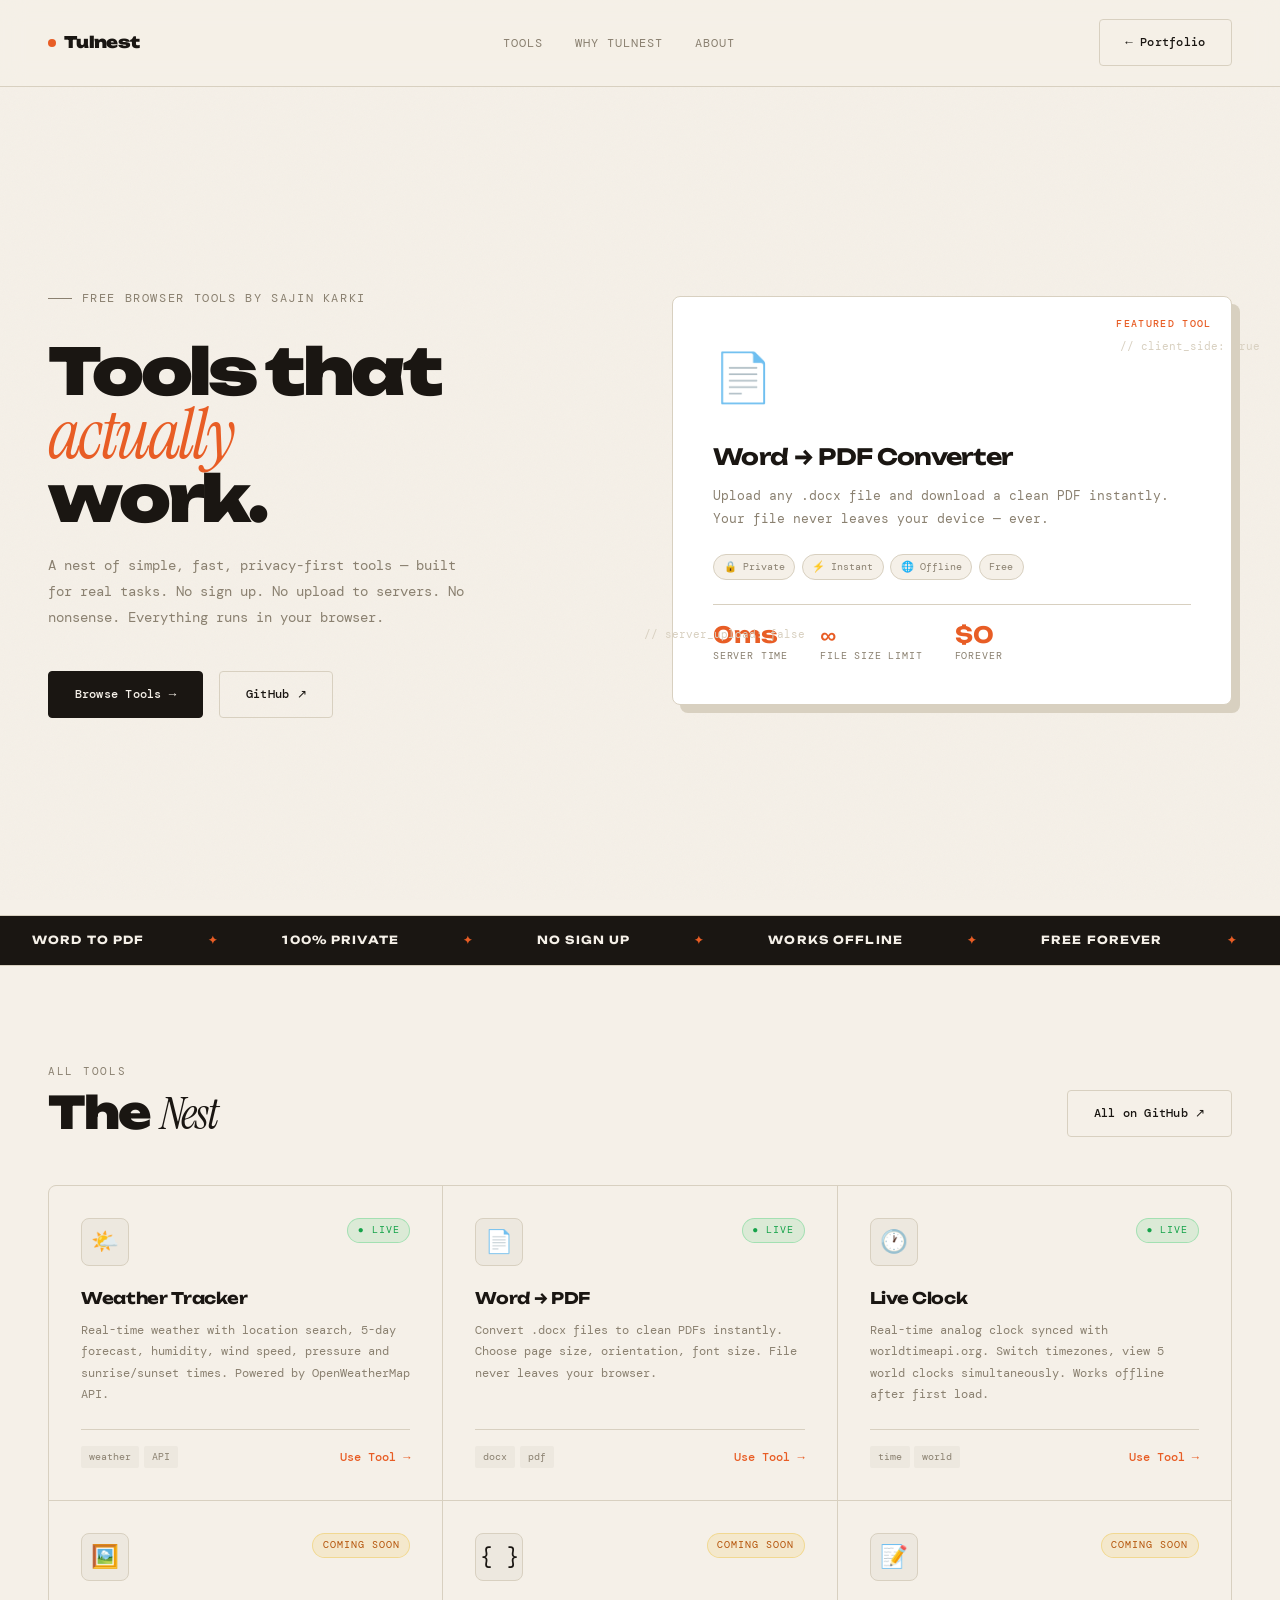
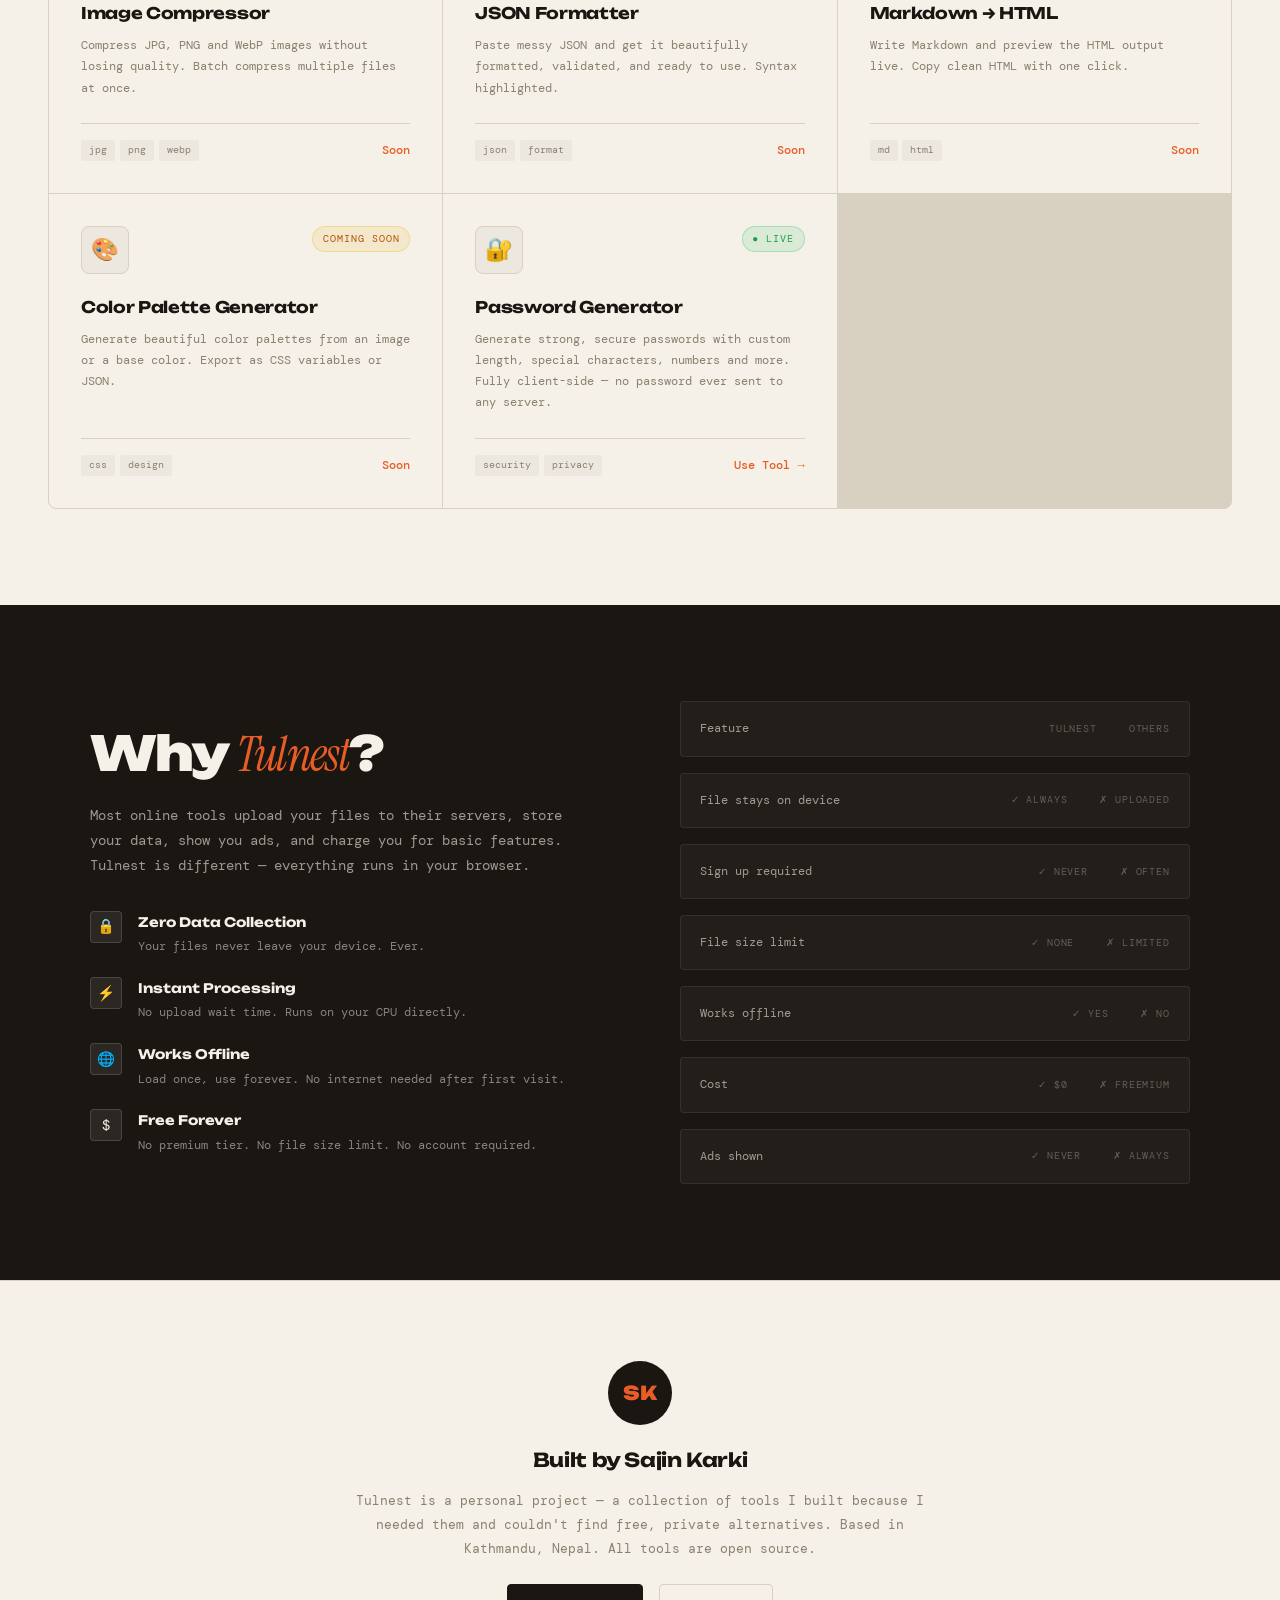
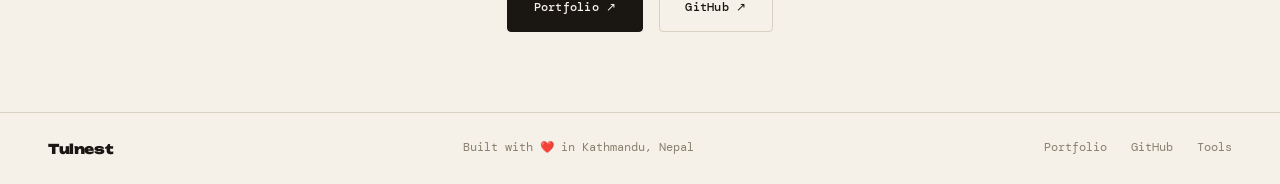
==== commit b8aa5d83: "Add weather tracker" ====
--- a/tulnest/index.html
+++ b/tulnest/index.html
@@ -760,7 +760,29 @@
 
     <div class="tools-grid">
 
-      <!-- Tool 1 — Word to PDF (LIVE) -->
+      <!-- Tool 1 — Weather Tracker (LIVE) -->
+      <div class="tool-card reveal">
+        <div class="tool-card-top">
+          <div class="tool-icon">🌤️</div>
+          <span class="tool-status live">● Live</span>
+        </div>
+        <div class="tool-name">Weather Tracker</div>
+        <p class="tool-desc">
+          Real-time weather with location search, 5-day forecast,
+          humidity, wind speed, pressure and sunrise/sunset times.
+          Powered by OpenWeatherMap API.
+        </p>
+        <div class="tool-footer">
+          <div class="tool-tags">
+            <span>weather</span><span>API</span>
+          </div>
+          <a href="tools/weather-tracker/" class="tool-link">
+            Use Tool →
+          </a>
+        </div>
+      </div>
+
+      <!-- Tool 2 — Word to PDF (LIVE) -->
       <div class="tool-card reveal">
         <div class="tool-card-top">
           <div class="tool-icon">📄</div>
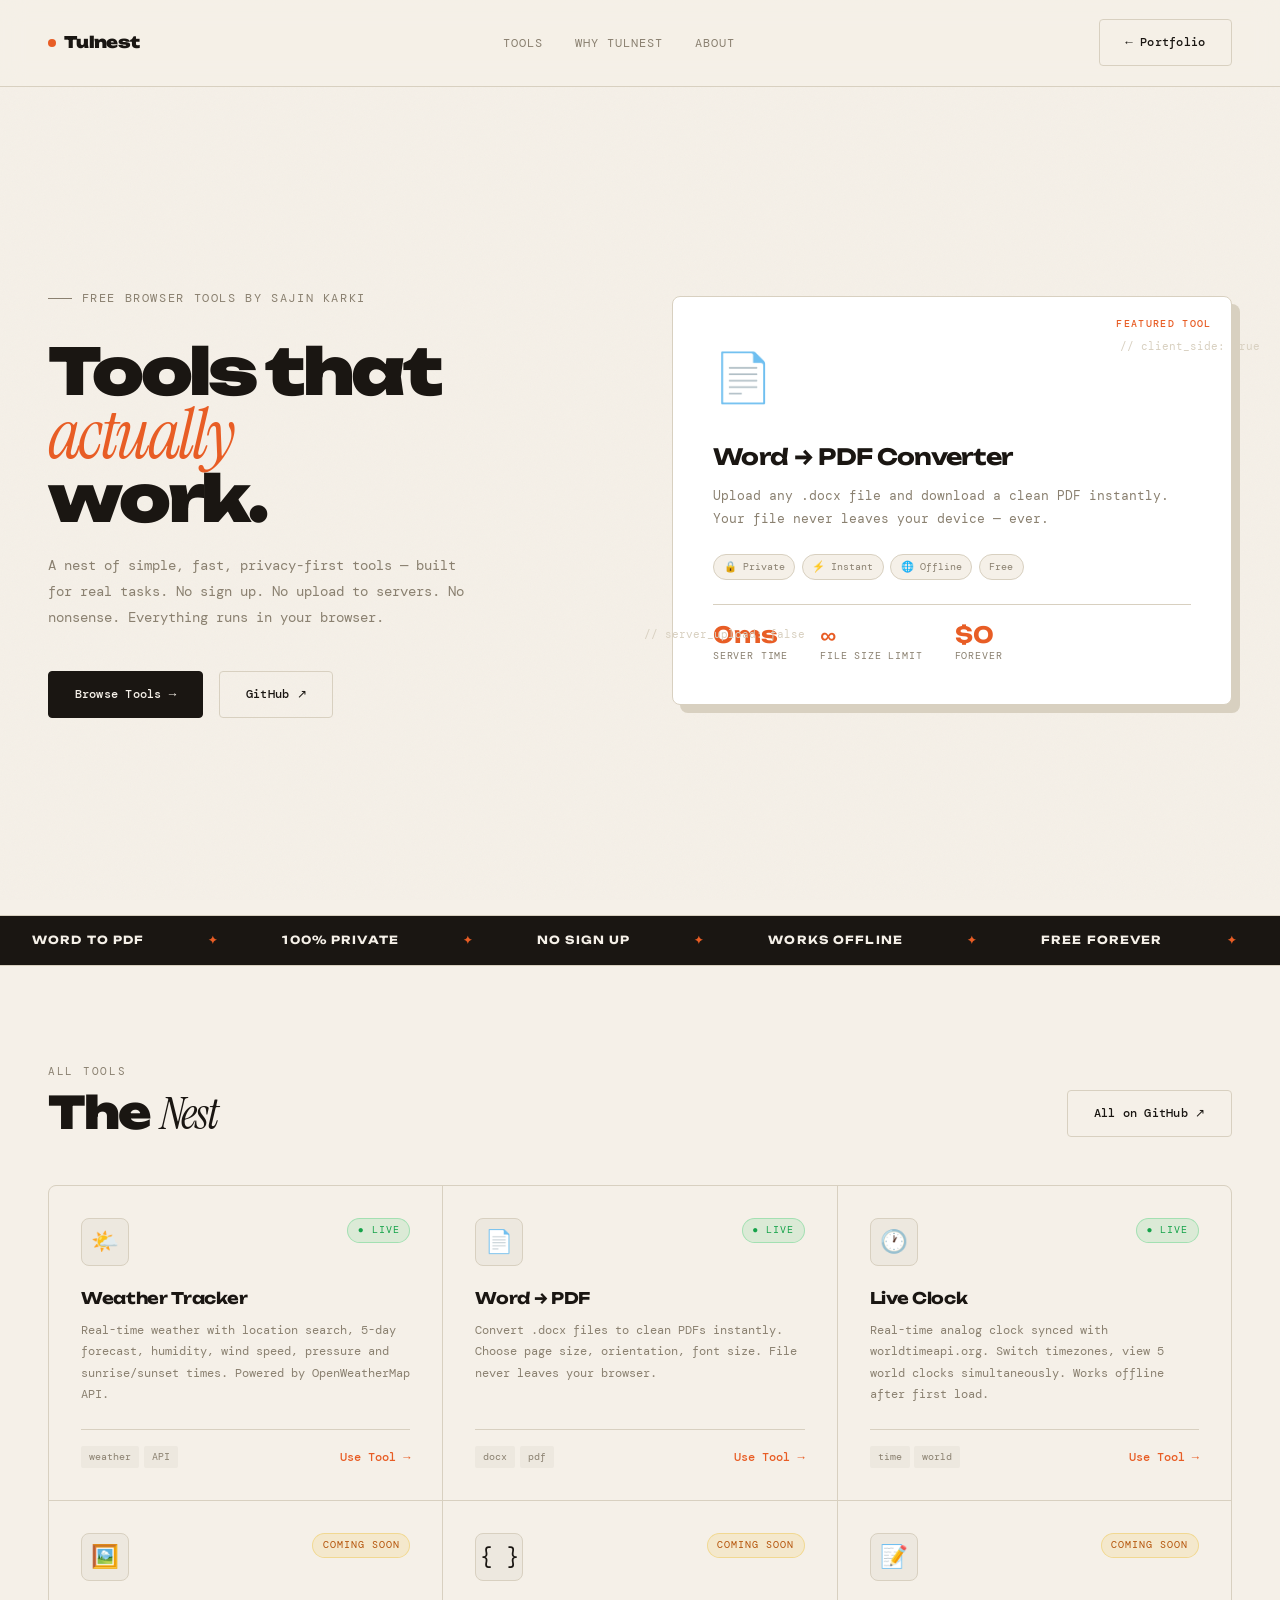
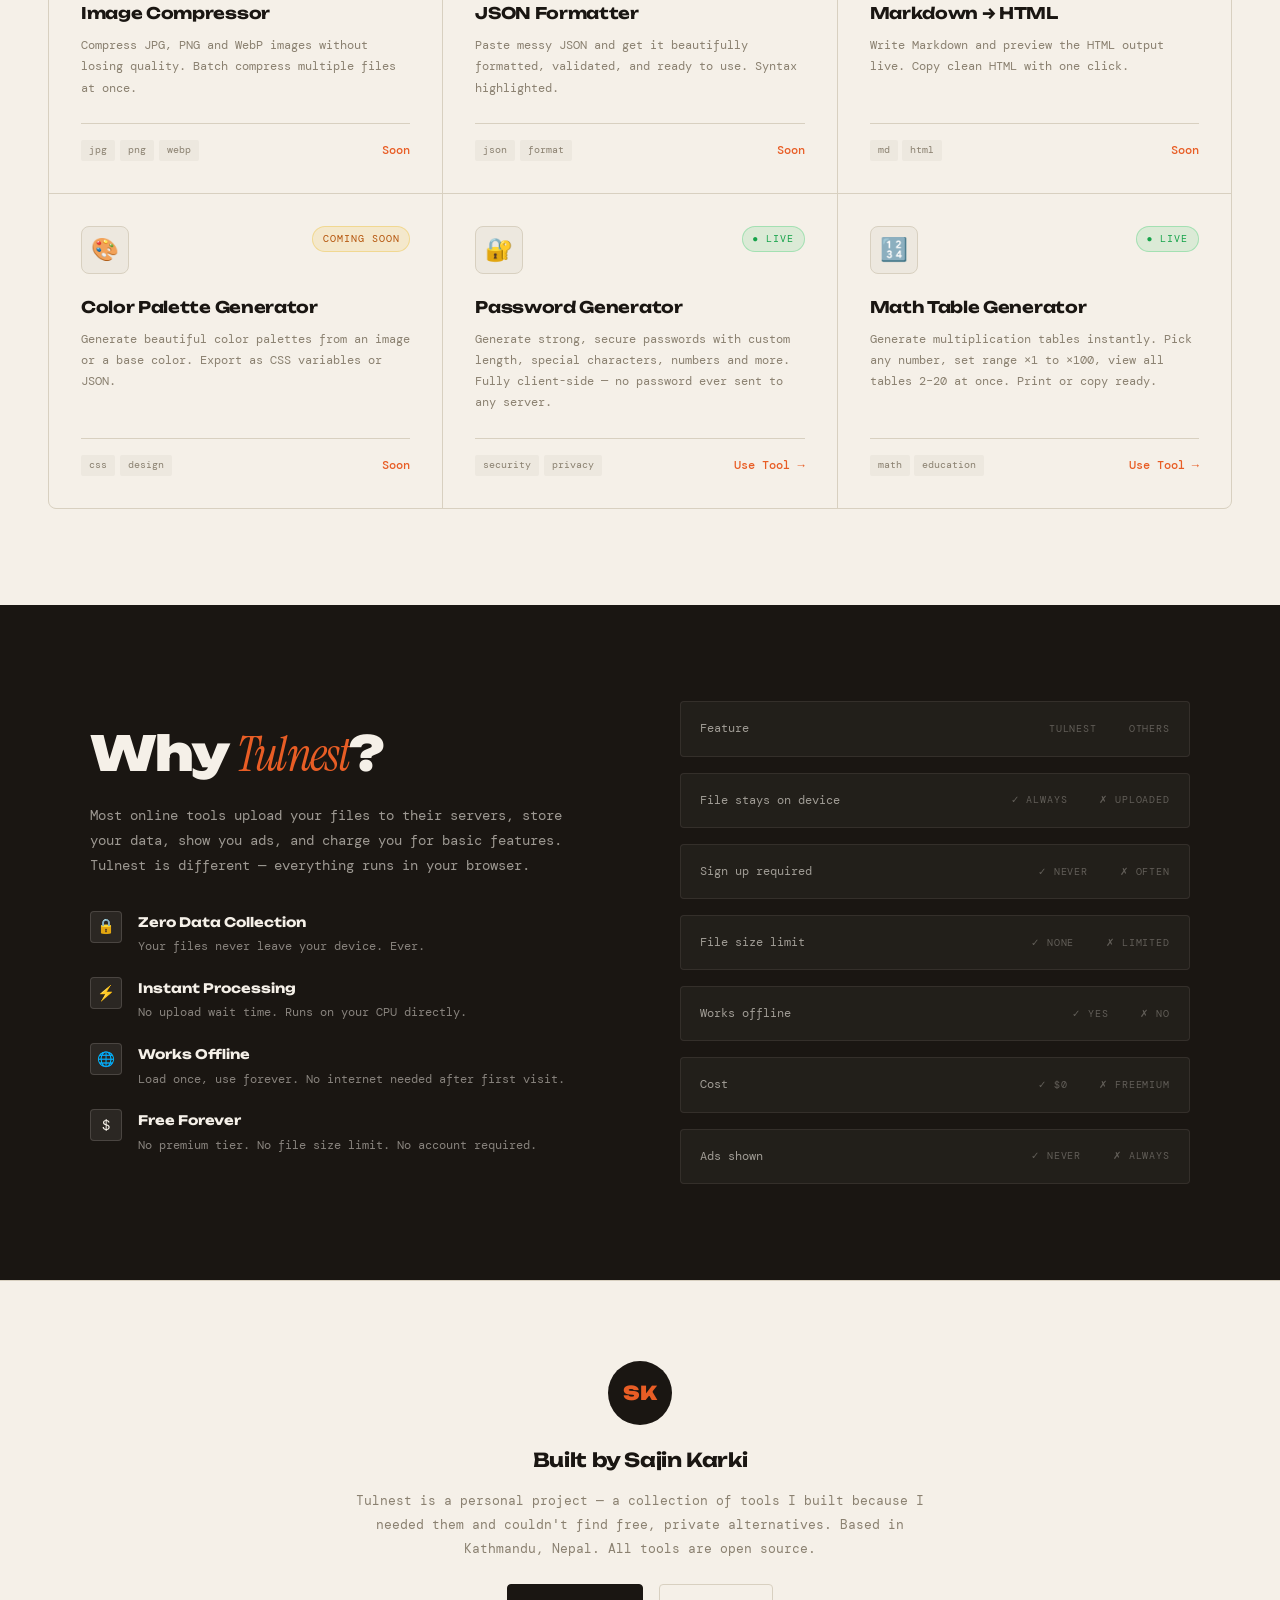
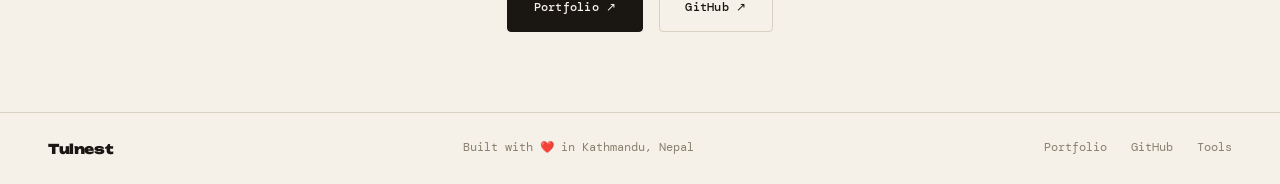
==== commit c2a73826: "Added math-tool and linkage" ====
--- a/tulnest/index.html
+++ b/tulnest/index.html
@@ -918,9 +918,27 @@
           <div class="tool-tags">
             <span>security</span><span>privacy</span>
           </div>
-          <a href="tools/password-generator/" class="tool-link">
-            Use Tool →
-          </a>
+          <a href="tools/password-generator/" class="tool-link">Use Tool →</a>
+        </div>
+      </div>
+
+      <!-- Tool 7 — Math Table Generator (LIVE) -->
+      <div class="tool-card reveal">
+        <div class="tool-card-top">
+          <div class="tool-icon">🔢</div>
+          <span class="tool-status live">● Live</span>
+        </div>
+        <div class="tool-name">Math Table Generator</div>
+        <p class="tool-desc">
+          Generate multiplication tables instantly. Pick any number,
+          set range ×1 to ×100, view all tables 2–20 at once.
+          Print or copy ready.
+        </p>
+        <div class="tool-footer">
+          <div class="tool-tags">
+            <span>math</span><span>education</span>
+          </div>
+          <a href="tools/math-table/" class="tool-link">Use Tool →</a>
         </div>
       </div>
 
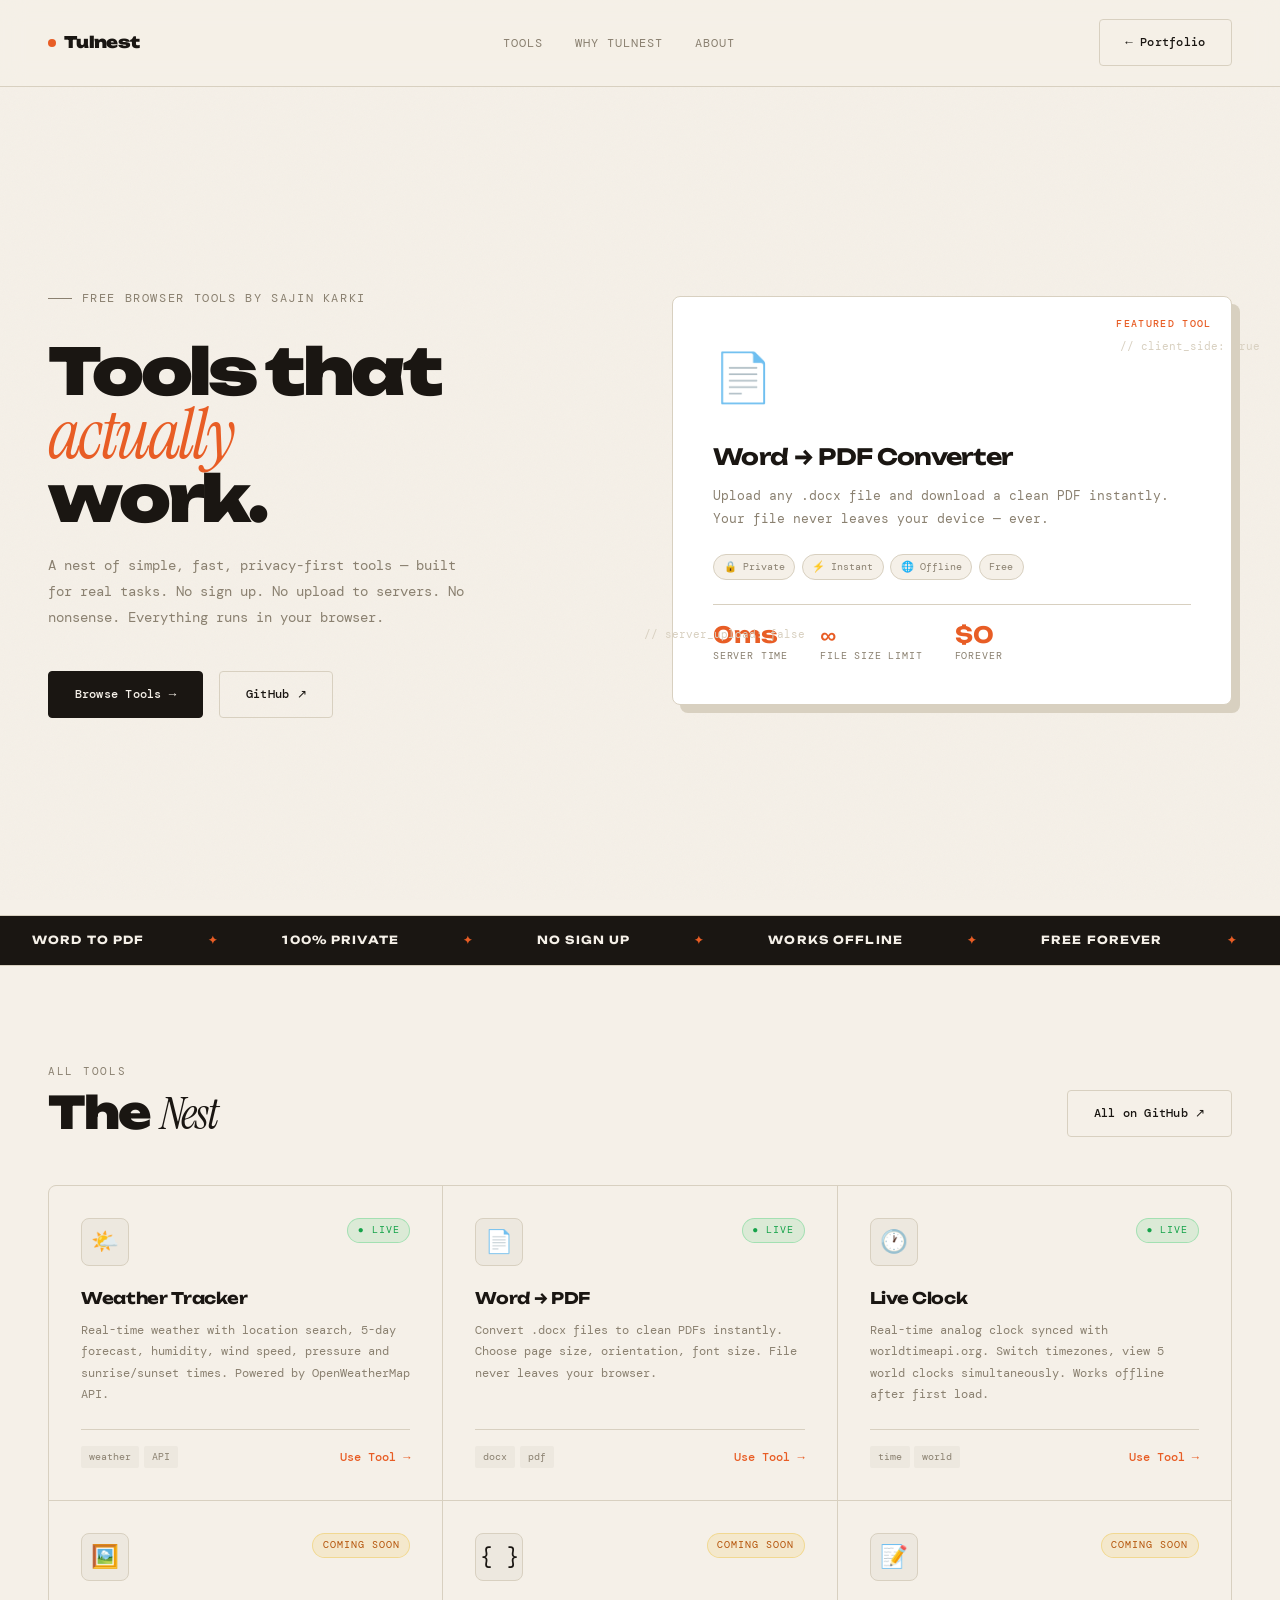
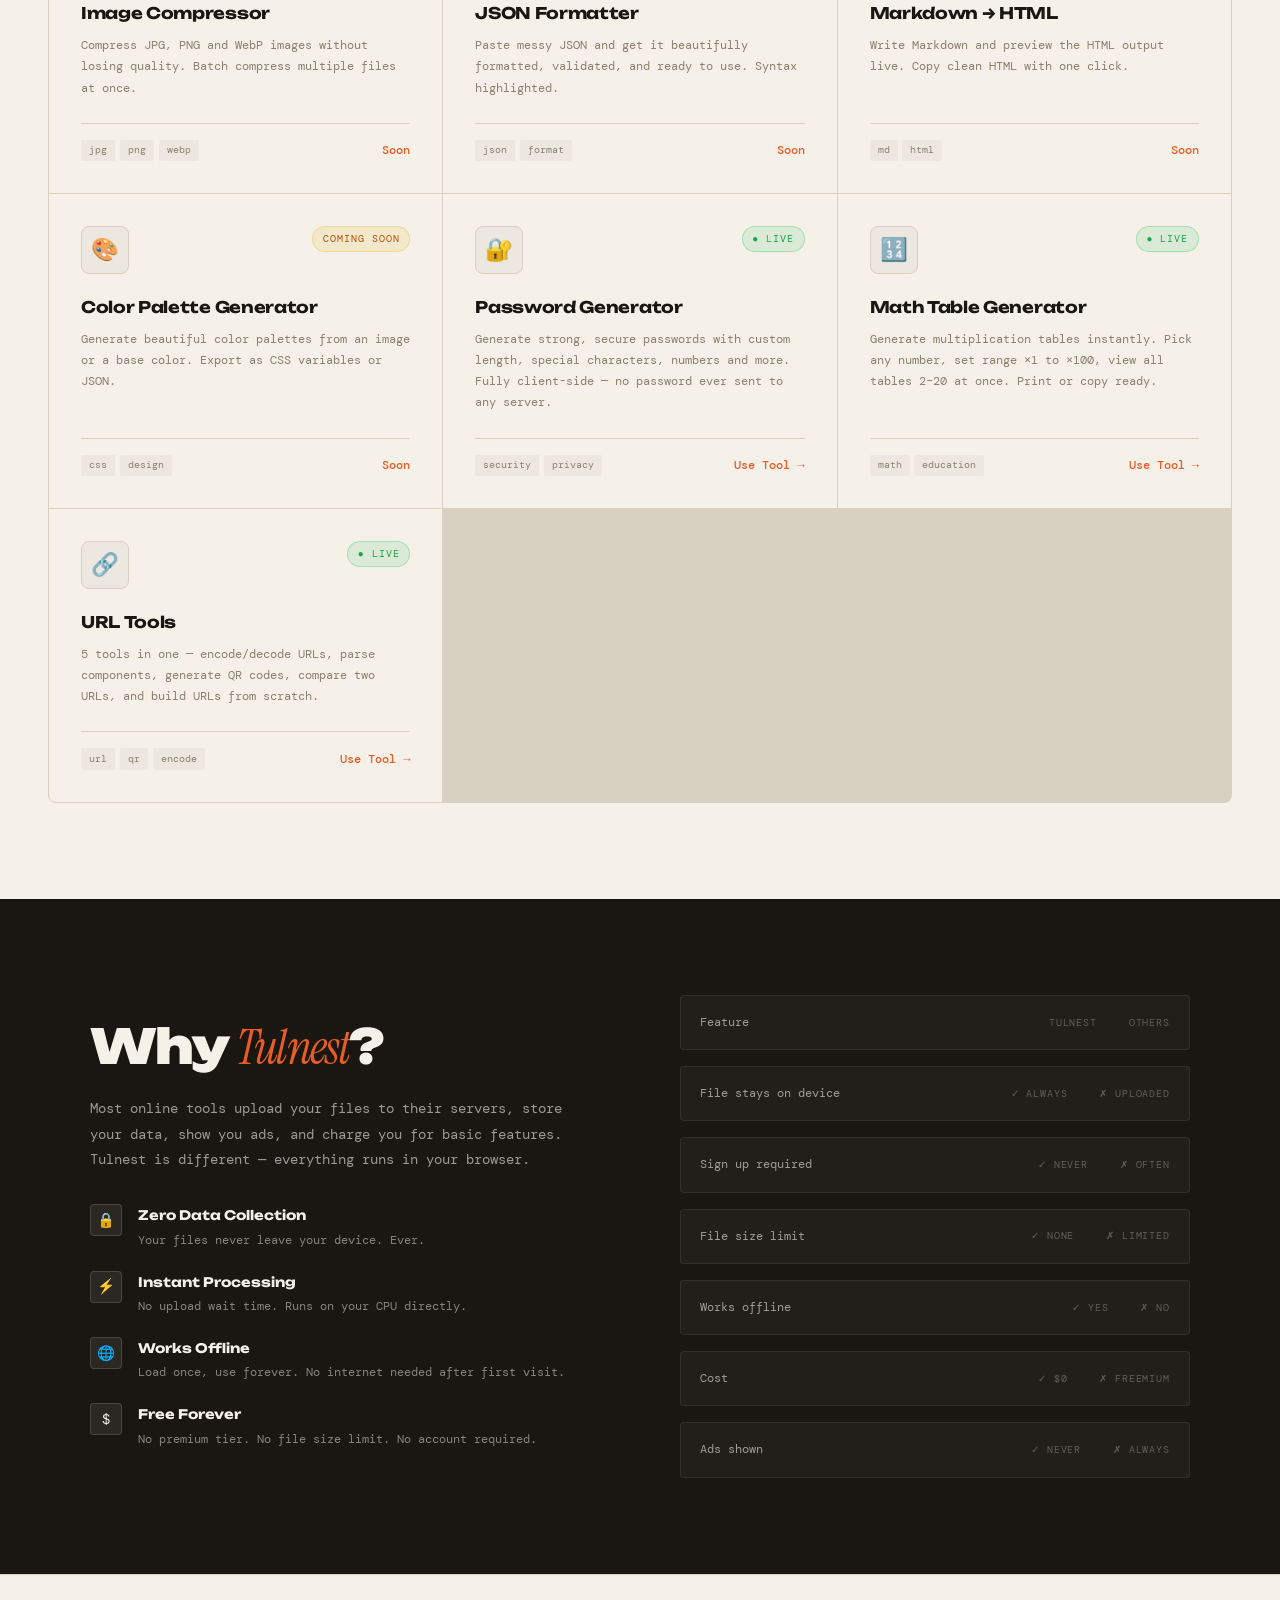
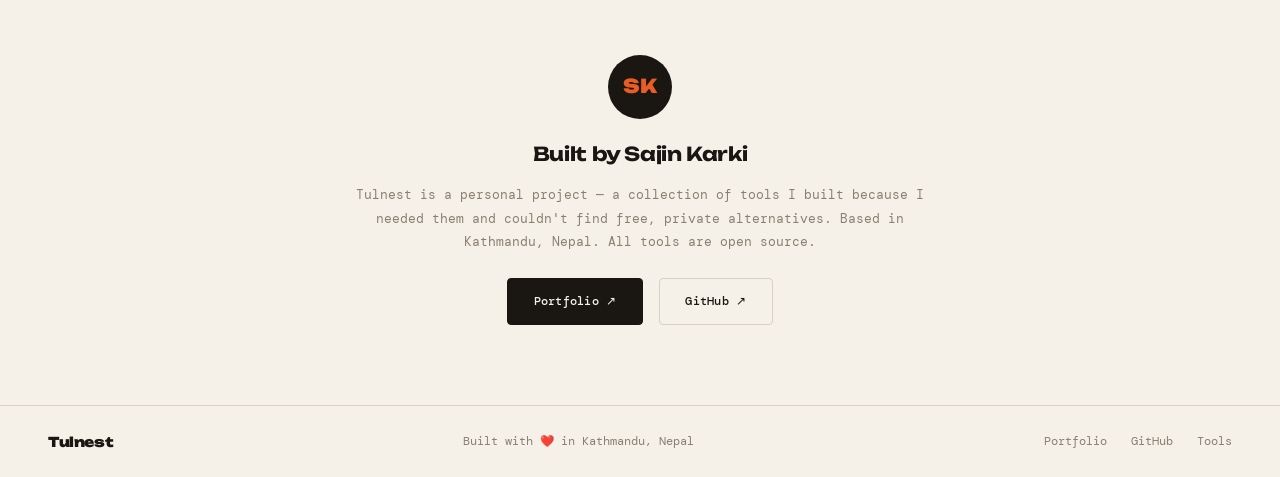
==== commit b3db304a: "URL tools added and portfolio enhanced" ====
--- a/tulnest/index.html
+++ b/tulnest/index.html
@@ -942,6 +942,25 @@
         </div>
       </div>
 
+      <!-- Tool 8 — URL Tools (LIVE) -->
+      <div class="tool-card reveal">
+        <div class="tool-card-top">
+          <div class="tool-icon">🔗</div>
+          <span class="tool-status live">● Live</span>
+        </div>
+        <div class="tool-name">URL Tools</div>
+        <p class="tool-desc">
+          5 tools in one — encode/decode URLs, parse components,
+          generate QR codes, compare two URLs, and build URLs from scratch.
+        </p>
+        <div class="tool-footer">
+          <div class="tool-tags">
+            <span>url</span><span>qr</span><span>encode</span>
+          </div>
+          <a href="tools/url-tools/" class="tool-link">Use Tool →</a>
+        </div>
+      </div>
+
     </div>
   </section>
 
